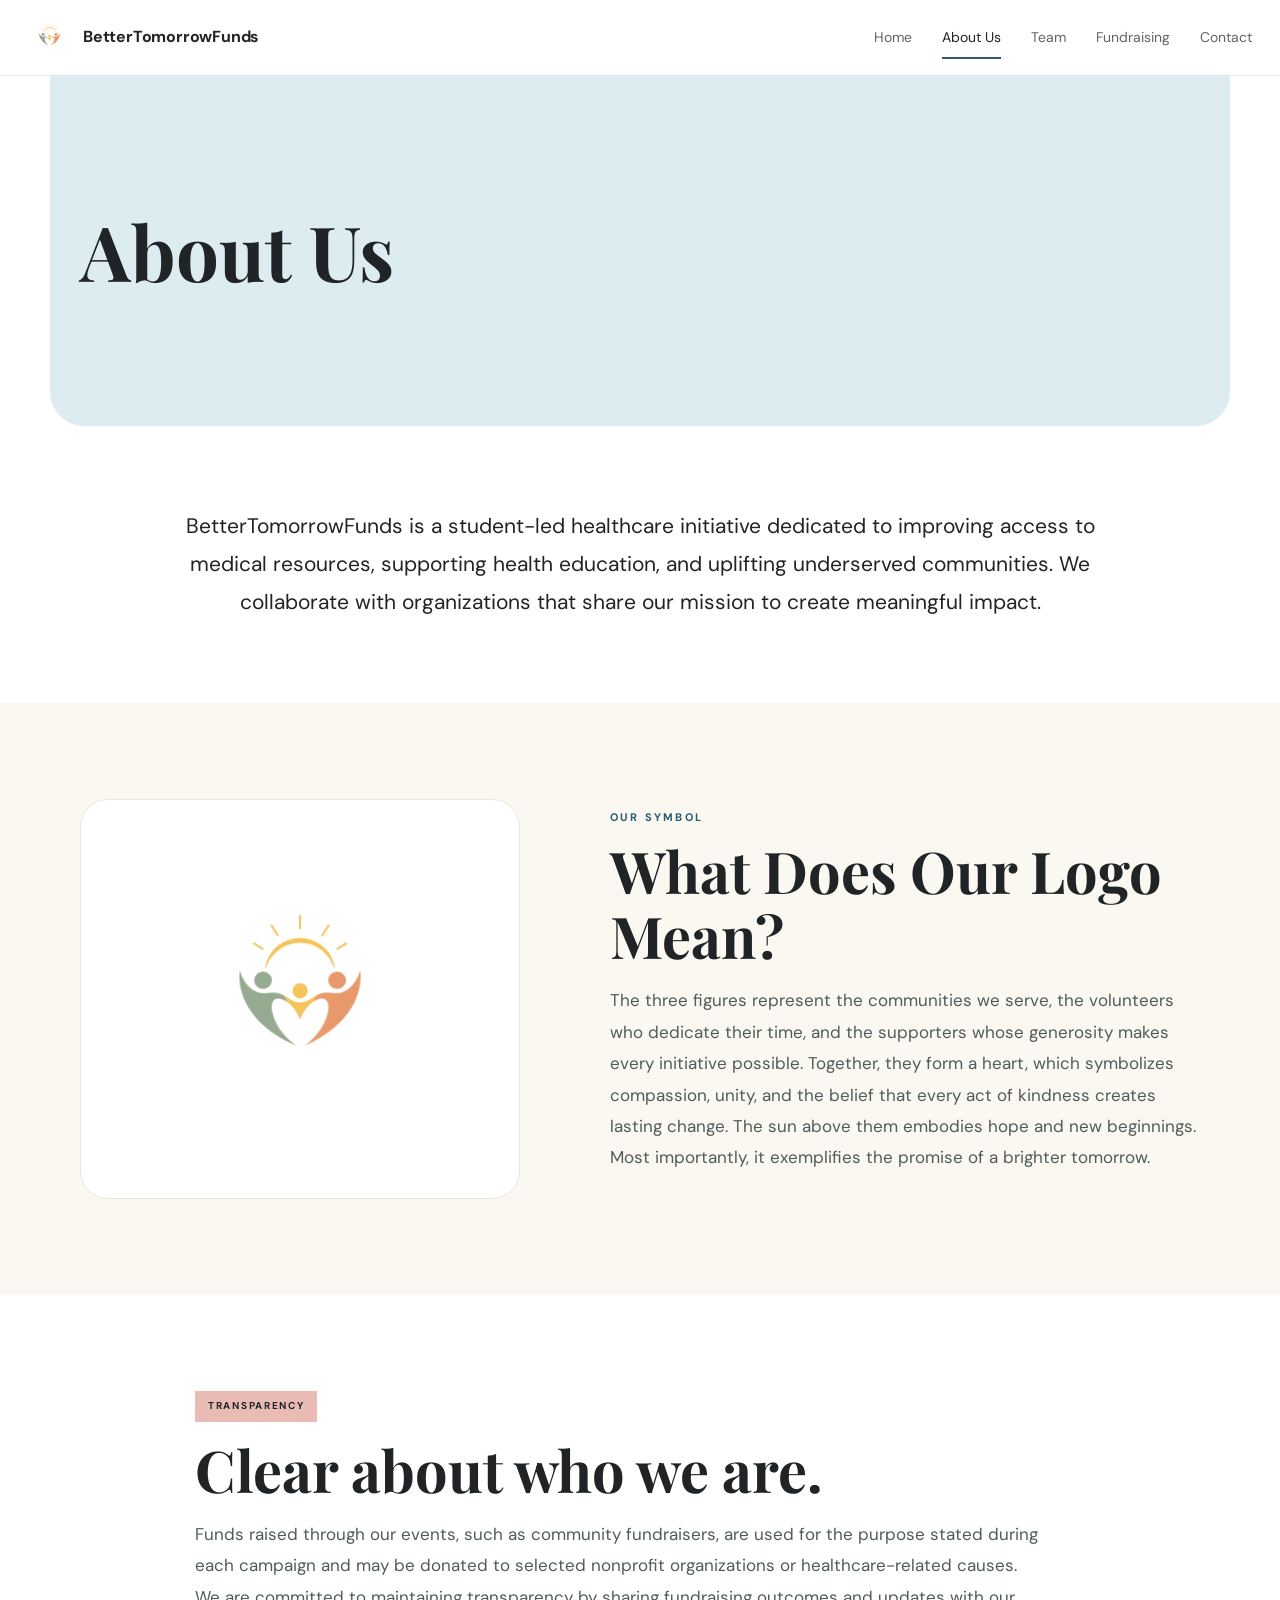
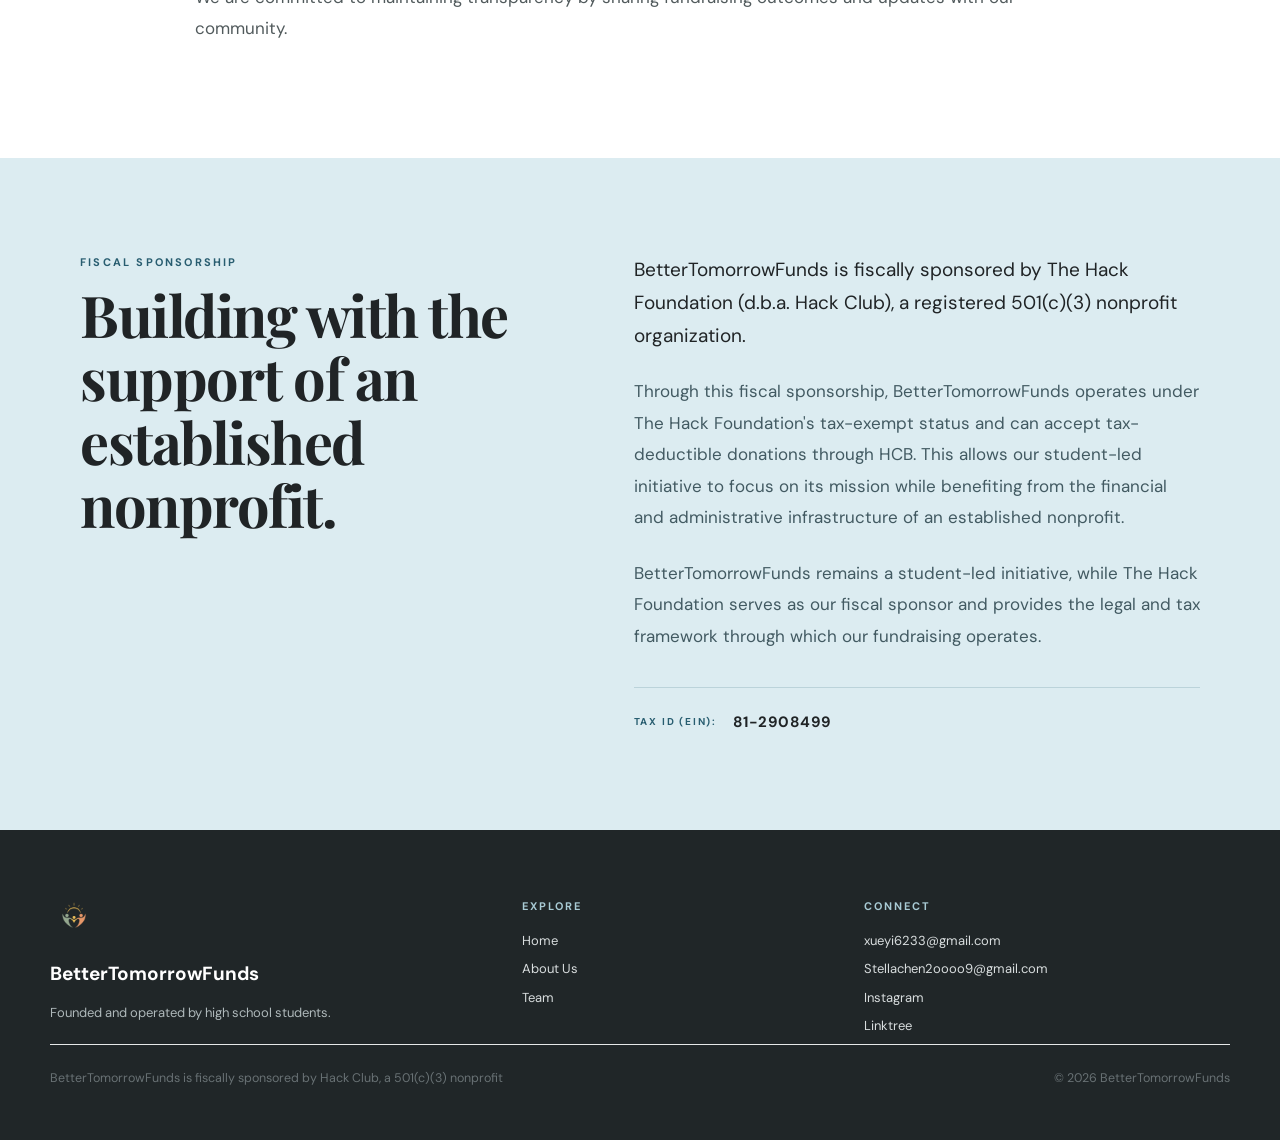
==== about-us/index.html @ 4fbe6281 "Update index.html" ====
<!doctype html>
<html lang="en">

<head>
  <meta charset="utf-8">
  <meta
    name="viewport"
    content="width=device-width,initial-scale=1"
  >

  <title>BetterTomorrowFunds | About Us</title>

  <link rel="icon" href="../assets/logo.png">

  <link
    rel="preconnect"
    href="https://fonts.googleapis.com"
  >

  <link
    rel="preconnect"
    href="https://fonts.gstatic.com"
    crossorigin
  >

  <link
    href="https://fonts.googleapis.com/css2?family=DM+Sans:wght@400;500;600;700&family=Playfair+Display:wght@600;700&display=swap"
    rel="stylesheet"
  >

  <link
    rel="stylesheet"
    href="../style.css"
  >
</head>

<body>

  <!-- =====================================================
       HEADER
  ====================================================== -->

  <header class="header">

    <div class="nav-shell">

      <a
        class="brand"
        href="../index.html"
      >

        <img
          src="../assets/logo.png"
          alt="BetterTomorrowFunds logo"
        >

        <span>BetterTomorrowFunds</span>

      </a>


      <button
        class="menu"
        aria-label="Open menu"
        aria-expanded="false"
      >
        ☰
      </button>


      <nav class="nav">

        <a href="../index.html">
          Home
        </a>

        <a
          class="active"
          href="index.html"
        >
          About Us
        </a>

        <a href="../team/">
          Team
        </a>

        <a href="../index.html#fundraising">
          Fundraising
        </a>

        <a href="../index.html#contact">
          Contact
        </a>

      </nav>

    </div>

  </header>


  <!-- =====================================================
       MAIN
  ====================================================== -->

  <main>

    <section class="about-heading">

      <div>

        <h1>
          About Us
        </h1>

    </section>


    <section class="about-intro section">

      <p>
        BetterTomorrowFunds is a student-led healthcare
        initiative dedicated to improving access to medical
        resources, supporting health education, and uplifting
        underserved communities. We collaborate with
        organizations that share our mission to create
        meaningful impact.
      </p>

    </section>


    <section class="logo-meaning section">

      <div class="logo-display">

        <img
          src="../assets/logo.png"
          alt="BetterTomorrowFunds logo"
        >

      </div>


      <div>

        <p class="kicker">
          OUR SYMBOL
        </p>

        <h2>
          What Does Our Logo Mean?
        </h2>

        <p>
          The three figures represent the communities we serve,
          the volunteers who dedicate their time, and the
          supporters whose generosity makes every initiative
          possible. Together, they form a heart, which symbolizes
          compassion, unity, and the belief that every act of
          kindness creates lasting change. The sun above them
          embodies hope and new beginnings. Most importantly,
          it exemplifies the promise of a brighter tomorrow.
        </p>

      </div>

    </section>


    <section
      id="transparency"
      class="transparency section"
    >

      <div class="transparency-label">
        TRANSPARENCY
      </div>

      <h2>
        Clear about who we are.
      </h2>

      <p>
        Funds raised through our events, such as community
        fundraisers, are used for the purpose stated during
        each campaign and may be donated to selected nonprofit
        organizations or healthcare-related causes. We are
        committed to maintaining transparency by sharing
        fundraising outcomes and updates with our community.
      </p>

    </section>

  </main>
<!-- =====================================================
     FISCAL SPONSORSHIP
===================================================== -->

  <section class="fiscal-sponsorship section">
  
    <div class="fiscal-sponsorship-inner">
  
      <div class="fiscal-sponsorship-heading">
  
        <p class="kicker">
          FISCAL SPONSORSHIP
        </p>
  
        <h2>
          Building with the support of an established nonprofit.
        </h2>
  
      </div>
  
  
      <div class="fiscal-sponsorship-content">
  
        <p>
          BetterTomorrowFunds is fiscally sponsored by
          The Hack Foundation (d.b.a. Hack Club), a registered
          501(c)(3) nonprofit organization.
        </p>
  
        <p>
          Through this fiscal sponsorship, BetterTomorrowFunds
          operates under The Hack Foundation's tax-exempt status
          and can accept tax-deductible donations through HCB.
          This allows our student-led initiative to focus on its
          mission while benefiting from the financial and
          administrative infrastructure of an established nonprofit.
        </p>
  
        <p>
          BetterTomorrowFunds remains a student-led initiative,
          while The Hack Foundation serves as our fiscal sponsor
          and provides the legal and tax framework through which
          our fundraising operates.
        </p>
     <div class="fiscal-ein">
    
          <span>
            Tax ID (EIN):
          </span>
    
          <strong>
            81-2908499
          </strong>
    
        </div>
      </div>
  
    </div>
  
  </section>

  <!-- =====================================================
       FOOTER
  ====================================================== -->

  <footer class="footer">

    <div class="footer-top">


      <!-- BRAND -->

      <div class="footer-brand">

        <img
          src="../assets/logo.png"
          alt="BetterTomorrowFunds logo"
        >

        <h3>
          BetterTomorrowFunds
        </h3>

        <p>
          Founded and operated by high school students.
        </p>

      </div>


      <!-- EXPLORE -->

      <div>

        <h4>
          Explore
        </h4>

        <a href="../index.html">
          Home
        </a>

        <a href="index.html">
          About Us
        </a>

        <a href="../team/">
          Team
        </a>

      </div>


      <!-- CONNECT -->

      <div>

        <h4>
          Connect
        </h4>

        <a href="mailto:xueyi6233@gmail.com">
          xueyi6233@gmail.com
        </a>

        <a href="mailto:Stellachen2oooo9@gmail.com">
          Stellachen2oooo9@gmail.com
        </a>

        <a
          href="https://www.instagram.com/bettertomorrowfunds/"
          target="_blank"
          rel="noopener"
        >
          Instagram
        </a>

        <a
          href="https://linktr.ee/BetterTomorrowFunds"
          target="_blank"
          rel="noopener"
        >
          Linktree
        </a>

      </div>

    </div>


    <div class="footer-bottom">

      <p>
        BetterTomorrowFunds is fiscally sponsored by Hack Club, a 501(c)(3) nonprofit
      </p>

      <span>
        © <span id="year"></span> BetterTomorrowFunds
      </span>

    </div>

  </footer>


  <script src="../script.js"></script>

</body>

</html>
---- style.css ----
/* =========================================================
   BETTER TOMORROW FUNDS
   MAIN SITE STYLES
   ========================================================= */

* {
  box-sizing: border-box;
}

html {
  scroll-behavior: smooth;
}

body {
  margin: 0;
  color: #202426;
  background: #fff;
  font-family: "DM Sans", Arial, sans-serif;
  line-height: 1.65;
}

a {
  color: inherit;
}

img {
  max-width: 100%;
  display: block;
}

:root {
  --ink: #202426;
  --blue: #dcecf1;
  --blue2: #4f879a;
  --blue3: #285d70;
  --cream: #faf8f1;
  --pink: #eabbb4;
  --yellow: #efe18a;
  --line: #e5e8e8;
  --muted: #687174;
  --max: 1180px;
}


/* =========================================================
   HEADER
   ========================================================= */

.header {
  height: 76px;
  background: rgba(255, 255, 255, 0.97);
  border-bottom: 1px solid var(--line);
  position: sticky;
  top: 0;
  z-index: 20;
  backdrop-filter: blur(10px);
}

.nav-shell {
  max-width: 1280px;
  height: 100%;
  margin: auto;
  padding: 0 28px;
  display: flex;
  align-items: center;
  justify-content: space-between;
}

.brand {
  text-decoration: none;
  display: flex;
  align-items: center;
  gap: 12px;
  font-weight: 700;
  letter-spacing: -0.2px;
}

.brand img {
  width: 43px;
  height: 43px;
  object-fit: contain;
}

.nav {
  display: flex;
  gap: 30px;
  align-items: center;
}

.nav a {
  text-decoration: none;
  font-size: 14px;
  color: #5e6668;
  padding: 28px 0;
  position: relative;
}

.nav a:hover,
.nav a.active {
  color: var(--ink);
}

.nav a.active:after {
  content: "";
  position: absolute;
  left: 0;
  right: 0;
  bottom: 18px;
  height: 2px;
  background: var(--blue3);
}

.menu {
  display: none;
  border: 0;
  background: transparent;
  font-size: 25px;
}


/* =========================================================
   GENERAL SECTIONS
   ========================================================= */

.section {
  max-width: var(--max);
  margin: auto;
  padding: 96px 30px;
}

.kicker {
  font-size: 11px;
  letter-spacing: 2.2px;
  font-weight: 700;
  color: var(--blue3);
  margin: 0 0 12px;
}


/* =========================================================
   HOMEPAGE HERO
   FULL-WIDTH IMAGE BACKGROUND + CURVED BOTTOM
   ========================================================= */

.home-hero {
  width: 100%;
  max-width: none;
  margin: 0;

  min-height: 680px;

  padding: 105px max(30px, calc((100vw - 1280px) / 2 + 70px)) 135px;

  display: grid;
  grid-template-columns: 1.02fr 0.98fr;

  align-items: center;
  gap: 50px;

  position: relative;
  overflow: hidden;

  background-color: #e9dcae;
  background-image: url("assets/IMG_2984.JPG");
  background-size: cover;
  background-position: center 42%;
  background-repeat: no-repeat;
  background-attachment: scroll;

  border-radius:
    0 0 50% 50% /
    0 0 9% 9%;

  opacity: 0;
  transform: translateY(30px);

  animation:
    homeHeroReveal 1s cubic-bezier(0.22, 1, 0.36, 1)
    forwards;
}

.home-hero::before {
  content: "";

  position: absolute;
  inset: 0;

  background:
    linear-gradient(
      90deg,
      rgba(250, 248, 241, 0.72) 0%,
      rgba(250, 248, 241, 0.40) 43%,
      rgba(250, 248, 241, 0.08) 76%,
      rgba(250, 248, 241, 0.02) 100%
    );

  pointer-events: none;
  z-index: 0;
}

.home-hero > * {
  position: relative;
  z-index: 1;
}

.hero-copy h1 {
  font-family: "Playfair Display", Georgia, serif;
  font-size: clamp(52px, 6vw, 82px);
  line-height: 1.03;
  letter-spacing: -2.8px;
  margin: 0;
  max-width: 720px;
}

.hero-copy h1 span {
  font-style: italic;
  text-decoration: underline;
  text-decoration-color: var(--pink);
  text-decoration-thickness: 9px;
  text-underline-offset: 7px;
}

.hero-lead {
  font-size: 19px;
  color: #5d6668;
  max-width: 620px;
  margin: 28px 0 30px;
}

.hero-actions {
  display: flex;
  gap: 26px;
  align-items: center;
}

.btn {
  display: inline-block;
  text-decoration: none;
  border-radius: 999px;
  padding: 12px 22px;
  font-size: 14px;
  font-weight: 700;

  transition:
    transform 0.25s ease,
    background 0.25s ease,
    box-shadow 0.25s ease;
}

.btn-dark {
  background: var(--ink);
  color: #fff;
}

.btn-dark:hover {
  transform: translateY(-3px);
  background: #000;

  box-shadow:
    0 10px 25px rgba(0, 0, 0, 0.15);
}

.text-link {
  text-decoration: none;
  font-size: 14px;
  font-weight: 700;
  transition: opacity 0.2s ease;
}

.text-link:hover {
  opacity: 0.65;
}

.text-link span {
  margin-left: 7px;
}


/* =========================================================
   HOMEPAGE HERO LOGO
   ========================================================= */

.hero-art {
  height: 420px;
  position: relative;

  background: transparent;

  border-radius: 0;
  overflow: visible;

  display: flex;
  align-items: center;
  justify-content: center;

  animation:
    heroArtReveal 1.2s cubic-bezier(0.22, 1, 0.36, 1)
    0.15s both;
}

.hero-art img {
  width: 230px;
  height: 230px;
  object-fit: contain;

  animation:
    logoFloat 5s ease-in-out infinite,
    logoReveal 1.2s cubic-bezier(0.22, 1, 0.36, 1)
    0.35s both;
}


/* =========================================================
   MISSION
   ========================================================= */

.mission {
  text-align: center;
}

.section-heading h2,
.focus h2,
.fundraising h2,
.closing h2,
.logo-meaning h2,
.transparency h2,
.team-card h2 {
  font-family: "Playfair Display", Georgia, serif;
  line-height: 1.13;
  font-size: clamp(39px, 4.5vw, 58px);
  margin: 0;
}

.mission-copy {
  max-width: 1030px;
  margin: 28px auto 0;
  font-size: 18px;
  line-height: 1.85;
  color: #4f585a;
}


/* =========================================================
   HOMEPAGE SCROLL REVEAL
   ========================================================= */

.home-page .mission,
.home-page .focus-intro,
.home-page .focus-card,
.home-page .fundraising,
.home-page .closing {
  opacity: 0;
  transform: translateY(45px);

  transition:
    opacity 0.9s ease,
    transform 0.9s cubic-bezier(0.22, 1, 0.36, 1);
}

.home-page .mission.visible,
.home-page .focus-intro.visible,
.home-page .focus-card.visible,
.home-page .fundraising.visible,
.home-page .closing.visible {
  opacity: 1;
  transform: translateY(0);
}


/* =========================================================
   WHERE WE FOCUS
   ========================================================= */

.focus {
  max-width: none;
  background: var(--cream);

  display: grid;
  grid-template-columns: 0.8fr 2.2fr;
  gap: 70px;
  align-items: start;

  padding: 100px 5vw;
}

.focus-intro {
  max-width: 360px;
  padding-top: 15px;
}

.focus-intro h2 {
  margin: 12px 0 22px;

  font-family: "Playfair Display", serif;

  font-size: clamp(42px, 4vw, 64px);

  line-height: 1.05;

  color: #202426;
}

.focus-intro p:last-child {
  font-size: 18px;
  line-height: 1.6;
  color: #687277;
}


/* =========================================================
   THREE HORIZONTAL CARDS
   ========================================================= */

.focus-grid {
  display: grid;

  grid-template-columns:
    repeat(3, minmax(0, 1fr));

  gap: 28px;

  width: 100%;
}

.focus-card {
  background: #ffffff;

  border: 1px solid #e1e2df;

  border-radius: 20px;

  padding: 30px;

  min-height: 500px;

  box-shadow:
    0 8px 25px rgba(30, 40, 45, 0.05);

  transition:
    transform 0.35s ease,
    box-shadow 0.35s ease;
}

.focus-card:hover {
  transform: translateY(-7px);

  box-shadow:
    0 18px 40px rgba(30, 40, 45, 0.1);
}

.focus-card > div {
  height: 100%;
}

.focus-card > div > span {
  display: block;

  margin-bottom: 22px;

  font-size: 17px;

  font-weight: 700;

  letter-spacing: 0.08em;

  color: #28657a;
}

.focus-card h3 {
  margin: 0 0 20px;

  font-size: 25px;

  line-height: 1.2;

  color: #202426;
}

.focus-card p {
  margin: 0;

  font-size: 16px;

  line-height: 1.65;

  color: #687277;
}

.focus-card ul {
  margin: 20px 0;

  padding-left: 22px;
}

.focus-card li {
  margin-bottom: 12px;

  font-size: 16px;

  line-height: 1.55;

  color: #687277;
}


/* =========================================================
   FUNDRAISING
   ========================================================= */

.fundraising {
  background: var(--blue);

  padding: 82px 30px;

  position: relative;
  overflow: hidden;
}

.fundraising-inner {
  max-width: 1180px;

  margin: auto;

  display: grid;

  grid-template-columns: 1.05fr 0.95fr;

  gap: 90px;

  align-items: center;
}

.fundraising h2 {
  max-width: 650px;
}

.fundraising-inner > p {
  font-size: 18px;

  color: #425a62;

  max-width: 560px;
}


/* =========================================================
   FUNDRAISING STATS
   ========================================================= */

.fundraising-stats {
  max-width: 1180px;

  margin: 65px auto 0;

  display: grid;

  grid-template-columns:
    repeat(3, minmax(0, 1fr));

  gap: 24px;

  opacity: 1;
  transform: none;
}


/* =========================================================
   INDIVIDUAL FUNDRAISING STAT
   ========================================================= */

.fundraising-stat {
  background: rgba(255, 255, 255, 0.55);

  border: 1px solid rgba(40, 93, 112, 0.12);

  border-radius: 24px;

  padding: 34px 30px;

  min-width: 0;
  min-height: 170px;

  display: flex;
  flex-direction: column;
  justify-content: center;

  opacity: 1;
  transform: translateY(0);

  transition:
    opacity 0.8s ease,
    transform 0.8s cubic-bezier(0.22, 1, 0.36, 1),
    background 0.3s ease,
    box-shadow 0.3s ease;
}

.fundraising-stat:hover {
  transform: translateY(-5px);

  background: rgba(255, 255, 255, 0.82);

  box-shadow:
    0 15px 35px rgba(40, 93, 112, 0.08);
}


/* =========================================================
   FUNDRAISING STAT REVEAL
   ========================================================= */

.fundraising.visible .fundraising-stats {
  opacity: 1;
  transform: translateY(0);
}

.fundraising.visible .fundraising-stat:nth-child(1) {
  transition-delay: 0.05s;
}

.fundraising.visible .fundraising-stat:nth-child(2) {
  transition-delay: 0.15s;
}

.fundraising.visible .fundraising-stat:nth-child(3) {
  transition-delay: 0.25s;
}


/* =========================================================
   FUNDRAISING NUMBER
   ========================================================= */

.stat-number {
  display: block;

  font-family:
    "Playfair Display",
    Georgia,
    serif;

  font-size:
    clamp(48px, 6vw, 72px);

  line-height: 1;

  letter-spacing: -2px;

  color: var(--ink);

  margin-bottom: 16px;

  font-variant-numeric: tabular-nums;
}


/* =========================================================
   FUNDRAISING LABEL
   ========================================================= */

.fundraising-stat p {
  margin: 0;

  max-width: 230px;

  font-size: 15px;

  line-height: 1.5;

  color: #526267;
}


/* =========================================================
   CLOSING
   ========================================================= */

.closing {
  padding-top: 85px;

  padding-bottom: 85px;
}

.closing-box {
  background: #f5eee7;

  border-radius: 28px;

  padding: 58px 65px;

  display: flex;

  justify-content: space-between;

  align-items: center;

  gap: 40px;
}

.closing h2 {
  font-size: 43px;

  max-width: 730px;
}


/* =========================================================
   FOOTER
   ========================================================= */

.footer {
  background: #202628;

  color: #fff;

  padding: 65px 30px 25px;
}

.footer-top {
  max-width: 1180px;

  margin: auto;

  display: grid;

  grid-template-columns:
    1.5fr 1fr 1.4fr;

  gap: 80px;
}

.footer-brand img {
  width: 48px;

  height: 48px;

  object-fit: contain;

  margin-bottom: 15px;
}

.footer h3 {
  font-size: 19px;

  margin: 0 0 5px;
}

.footer h4 {
  font-size: 11px;

  letter-spacing: 2px;

  text-transform: uppercase;

  color: #a9cbd5;

  margin: 2px 0 15px;
}

.footer p {
  color: #aeb8ba;

  font-size: 13px;

  max-width: 380px;
}

.footer a {
  display: block;

  text-decoration: none;

  color: #d8ddde;

  font-size: 13px;

  margin: 7px 0;
}

.footer a:hover {
  color: #fff;
}

/* =========================
   FOOTER BOTTOM
========================= */

.footer-bottom {
  width: 100%;
  max-width: var(--max);
  margin: 0 auto;
  padding: 24px 0 28px;
  border-top: 1px solid var(--line);

  display: flex;
  align-items: center;
  justify-content: space-between;
  gap: 24px;
}

.footer-bottom p,
.footer-bottom span {
  margin: 0;
  color: var(--muted);
  font-size: 0.78rem;
  line-height: 1.5;
}

.footer-bottom p {
  max-width: 600px;
}

.footer-bottom > span {
  text-align: right;
  white-space: nowrap;
}


/* =========================
   MOBILE
========================= */

@media (max-width: 700px) {
  .footer-bottom {
    flex-direction: column;
    align-items: center;
    text-align: center;
    gap: 10px;
    padding: 22px 20px 26px;
  }

  .footer-bottom p {
    max-width: 100%;
  }

  .footer-bottom > span {
    text-align: center;
    white-space: normal;
  }
}


/* =========================================================
   ABOUT US
   ========================================================= */

.about-heading {
  max-width: 1180px;

  margin: auto;

  min-height: 350px;

  padding: 75px 30px;

  display: flex;

  justify-content: space-between;

  align-items: center;

  background: var(--blue);

  border-radius:
    0 0 34px 34px;
}

.about-heading h1 {
  font-family:
    "Playfair Display",
    Georgia,
    serif;

  font-size:
    clamp(48px, 6vw, 76px);

  line-height: 1.05;

  margin: 0;

  max-width: 700px;
}

.about-heading img {
  width: 190px;

  height: 190px;

  object-fit: contain;

  margin-right: 70px;
}

.about-intro {
  text-align: center;

  padding-top: 82px;

  padding-bottom: 82px;
}

.about-intro p {
  font-size: 21px;

  line-height: 1.8;

  max-width: 920px;

  margin: auto;
}

.logo-meaning {
  max-width: none;

  background: var(--cream);

  display: grid;

  grid-template-columns:
    440px 1fr;

  gap: 90px;

  align-items: center;

  padding-left:
    max(30px, calc((100vw - 1120px) / 2));

  padding-right:
    max(30px, calc((100vw - 1120px) / 2));
}

.logo-display {
  height: 400px;

  background: #fff;

  border-radius: 28px;

  display: grid;

  place-items: center;

  border: 1px solid #e9e7df;
}

.logo-display img {
  width: 250px;

  height: 250px;

  object-fit: contain;
}

.logo-meaning > div:last-child {
  max-width: 650px;
}

.logo-meaning p:last-child,
.transparency p {
  font-size: 17px;

  line-height: 1.85;

  color: #515a5c;
}

.transparency {
  max-width: 950px;
}

.transparency-label {
  display: inline-block;

  padding: 7px 13px;

  background: var(--pink);

  font-size: 10px;

  font-weight: 700;

  letter-spacing: 1.7px;

  margin-bottom: 15px;
}

.transparency p {
  max-width: 850px;
}


/* =========================================================
   TEAM
   ========================================================= */

.team {
  max-width: 950px;
}

.team-card {
  text-align: center;

  background: var(--cream);

  border-radius: 30px;

  padding: 70px 40px;
}

.team-card img {
  width: 120px;

  height: 120px;

  object-fit: contain;

  margin: 0 auto 20px;
}

.team-card p:not(.kicker) {
  max-width: 700px;

  margin: 20px auto;

  color: #5e6668;

  font-size: 18px;
}

.team-card .btn {
  margin-top: 10px;
}


/* =========================================================
   HOMEPAGE ANIMATIONS
   ========================================================= */

@keyframes homeHeroReveal {

  from {
    opacity: 0;

    transform: translateY(30px);
  }

  to {
    opacity: 1;

    transform: translateY(0);
  }

}

@keyframes heroArtReveal {

  from {
    opacity: 0;

    transform: scale(0.94);
  }

  to {
    opacity: 1;

    transform: scale(1);
  }

}

@keyframes logoReveal {

  from {
    opacity: 0;

    transform: scale(0.8);
  }

  to {
    opacity: 1;

    transform: scale(1);
  }

}

@keyframes logoFloat {

  0%,
  100% {
    transform: translateY(0);
  }

  50% {
    transform: translateY(-10px);
  }

}


/* =========================================================
   TABLET
   ========================================================= */

@media (max-width: 1050px) {

  .nav {
    display: none;

    position: absolute;

    left: 0;
    right: 0;

    top: 75px;

    background: #fff;

    padding:
      15px 25px 25px;

    box-shadow:
      0 15px 30px
      rgba(0, 0, 0, 0.08);

    flex-direction: column;

    align-items: flex-start;

    gap: 0;
  }

  .nav.open {
    display: flex;
  }

  .nav a {
    padding: 10px 0;
  }

  .nav a.active:after {
    bottom: 3px;
  }

  .menu {
    display: block;
  }


  .home-hero {
    grid-template-columns: 1fr;

    min-height: 720px;

    padding:
      80px 35px 125px;

    background-position: 44% center;
    background-size: cover;

    border-radius:
      0 0 50% 50% /
      0 0 7% 7%;
  }

  .home-hero::before {
    background:
      linear-gradient(
        180deg,
        rgba(250, 248, 241, 0.62) 0%,
        rgba(250, 248, 241, 0.30) 55%,
        rgba(250, 248, 241, 0.08) 100%
      );
  }

  .hero-art {
    height: 300px;
  }


  .focus {
    grid-template-columns: 1fr;

    gap: 45px;
  }

  .focus-intro {
    max-width: 600px;
  }

  .focus-grid {
    grid-template-columns:
      repeat(3, minmax(0, 1fr));
  }


  .fundraising-inner {
    grid-template-columns: 1fr;

    gap: 20px;
  }


  .fundraising-stats {
    margin-top: 55px;
  }


  .logo-meaning {
    grid-template-columns: 1fr;

    gap: 45px;
  }

  .logo-display {
    height: 330px;
  }

  .about-heading img {
    margin-right: 0;
  }


  .footer-top {
    grid-template-columns:
      1fr 1fr;

    gap: 45px;
  }

  .footer-brand {
    grid-column: 1 / -1;
  }

}


/* =========================================================
   MOBILE
   ========================================================= */

@media (max-width: 750px) {

  .focus {
    padding:
      75px 6vw;
  }

  .focus-grid {
    grid-template-columns: 1fr;

    gap: 20px;
  }

  .focus-card {
    min-height: auto;
  }


  .fundraising-stats {
    grid-template-columns: 1fr;

    gap: 0;

    margin-top: 45px;

    padding-top: 0;

    border-top: none;
  }

  .fundraising-stat {
    padding: 30px 0;

    border-right: none;

    border-bottom:
      1px solid rgba(40, 93, 112, 0.18);
  }

  .fundraising-stat:first-child {
    padding-top: 0;
  }

  .fundraising-stat:last-child {
    padding-bottom: 0;

    border-bottom: none;
  }

  .stat-number {
    font-size: 58px;
  }

}


/* =========================================================
   SMALL MOBILE
   ========================================================= */

@media (max-width: 600px) {

  .header {
    height: 68px;
  }

  .nav {
    top: 67px;
  }

  .nav-shell {
    padding:
      0 20px;
  }

  .brand {
    gap: 9px;
  }

  .brand img {
    width: 38px;

    height: 38px;
  }

  .brand span {
    font-size: 14px;
  }


  .home-hero {
    min-height: 720px;

    padding:
      65px 22px 125px;

    gap: 25px;

    background-position:
      40% center;
    background-size: cover;

    border-radius:
      0 0 50% 50% /
      0 0 5% 5%;
  }

  .home-hero::before {
    background:
      linear-gradient(
        180deg,
        rgba(250, 248, 241, 0.72) 0%,
        rgba(250, 248, 241, 0.42) 55%,
        rgba(250, 248, 241, 0.12) 100%
      );
  }

  .hero-copy h1 {
    font-size: 50px;
  }

  .hero-lead {
    font-size: 16px;
  }

  .hero-art {
    height: 250px;

    border-radius: 0;
  }

  .hero-art img {
    width: 180px;

    height: 180px;
  }


  .section {
    padding:
      68px 22px;
  }

  .mission-copy {
    font-size: 16px;
  }


  .focus {
    padding-left: 22px;

    padding-right: 22px;
  }

  .focus-grid {
    grid-template-columns: 1fr;
  }

  .focus-card {
    min-height: auto;
  }


  .fundraising {
    padding:
      68px 22px;
  }

  .fundraising-inner {
    gap: 18px;
  }

  .fundraising-stats {
    margin-top: 40px;
  }

  .stat-number {
    font-size: 52px;
  }

  .fundraising-stat p {
    font-size: 13px;
  }


  .closing-box {
    padding:
      38px 28px;

    display: block;
  }

  .closing h2 {
    font-size: 36px;
  }


  .about-heading {
    min-height: 300px;

    padding:
      55px 22px;
  }

  .about-heading img {
    width: 100px;

    height: 100px;
  }


  .about-intro p {
    font-size: 17px;
  }


  .logo-meaning {
    padding-left: 22px;

    padding-right: 22px;
  }

  .logo-display {
    height: 280px;
  }

  .logo-display img {
    width: 180px;

    height: 180px;
  }


  .footer-top {
    grid-template-columns: 1fr;

    gap: 35px;
  }

  .footer-bottom {
    display: block;
  }

  .footer-bottom span {
    display: block;

    margin-top: 12px;
  }


  .hero-actions {
    flex-wrap: wrap;
  }

}


/* =========================================================
   TEAM PAGE
   ========================================================= */


/* =========================================================
   TEAM HERO
   ========================================================= */

.team-hero {
  max-width: 1180px;
  min-height: 410px;
  margin: 0 auto;

  padding: 75px 65px;

  display: grid;
  grid-template-columns: 1.5fr 0.8fr;
  align-items: center;
  gap: 60px;

  background: var(--blue);

  border-radius: 0 0 34px 34px;
}

.team-hero-content {
  max-width: 680px;
}

.team-hero h1 {
  font-family: "Playfair Display", Georgia, serif;

  font-size: clamp(52px, 6vw, 76px);

  line-height: 1.05;

  letter-spacing: -2px;

  margin: 0 0 25px;
}

.team-hero-content > p:last-child {
  max-width: 650px;

  margin: 0;

  font-size: 19px;

  line-height: 1.75;

  color: #4f5d61;
}

.team-hero-art {
  height: 260px;

  display: flex;

  align-items: center;

  justify-content: center;
}

.team-hero-art img {
  width: 200px;
  height: 200px;

  object-fit: contain;
}


/* =========================================================
   TEAM MEMBERS SECTION
   ========================================================= */

.team-members {
  max-width: 1180px;

  padding-top: 100px;
  padding-bottom: 100px;
}

.team-members-heading {
  max-width: 650px;

  margin-bottom: 55px;
}

.team-members-heading h2 {
  font-family: "Playfair Display", Georgia, serif;

  font-size: clamp(40px, 4.5vw, 58px);

  line-height: 1.1;

  letter-spacing: -1.5px;

  margin: 0;
}


/* =========================================================
   TEAM GRID
   ========================================================= */

.team-grid {
  display: grid;

  grid-template-columns: repeat(2, minmax(0, 1fr));

  gap: 30px;
}


/* =========================================================
   TEAM MEMBER CARD
   ========================================================= */

.team-member {
  background: var(--cream);

  border: 1px solid #e7e5dd;

  border-radius: 26px;

  overflow: hidden;

  transition:
    transform 0.3s ease,
    box-shadow 0.3s ease;
}

.team-member:hover {
  transform: translateY(-6px);

  box-shadow:
    0 18px 40px rgba(30, 40, 45, 0.09);
}


/* =========================================================
   TEAM MEMBER PHOTO
   ========================================================= */

.team-member-photo {
  width: 100%;

  height: 390px;

  background: var(--blue);

  overflow: hidden;
}

.team-member-photo img {
  width: 100%;
  height: 100%;

  object-fit: cover;

  transition: transform 0.45s ease;
}

.team-member:hover .team-member-photo img {
  transform: scale(1.025);
}


/* =========================================================
   TEAM MEMBER INFORMATION
   ========================================================= */

.team-member-info {
  padding: 28px 30px 32px;
}

.team-member-info h3 {
  font-family: "Playfair Display", Georgia, serif;

  font-size: 31px;

  line-height: 1.15;

  margin: 0 0 8px;

  color: var(--ink);
}

.team-member-role {
  margin: 0;

  font-size: 13px;

  font-weight: 700;

  letter-spacing: 1.4px;

  text-transform: uppercase;

  color: var(--blue3);
}


/* =========================================================
   TEAM CLOSING
   ========================================================= */

.team-closing {
  padding-top: 0;
}

.team-closing-box {
  background: #f5eee7;

  border-radius: 28px;

  padding: 60px 65px;

  text-align: center;
}

.team-closing-box h2 {
  max-width: 800px;

  margin: 0 auto;

  font-family: "Playfair Display", Georgia, serif;

  font-size: clamp(35px, 4vw, 52px);

  line-height: 1.15;

  letter-spacing: -1px;
}


/* =========================================================
   TEAM PAGE TABLET
   ========================================================= */

@media (max-width: 900px) {

  .team-hero {
    grid-template-columns: 1fr;

    padding: 65px 45px;

    gap: 20px;
  }

  .team-hero-art {
    height: 180px;
  }

  .team-hero-art img {
    width: 150px;
    height: 150px;
  }

}


/* =========================================================
   TEAM PAGE MOBILE
   ========================================================= */

@media (max-width: 650px) {

  .team-hero {
    min-height: 0;

    padding: 55px 22px 45px;

    border-radius: 0 0 28px 28px;
  }

  .team-hero h1 {
    font-size: 52px;

    letter-spacing: -1.5px;
  }

  .team-hero-content > p:last-child {
    font-size: 16px;
  }

  .team-hero-art {
    height: 140px;
  }

  .team-hero-art img {
    width: 120px;
    height: 120px;
  }

  .team-members {
    padding-top: 70px;
    padding-bottom: 70px;
  }

  .team-members-heading {
    margin-bottom: 35px;
  }

  .team-grid {
    grid-template-columns: 1fr;

    gap: 22px;
  }

  .team-member-photo {
    height: 360px;
  }

  .team-member-info {
    padding: 24px;
  }

  .team-member-info h3 {
    font-size: 28px;
  }

  .team-closing-box {
    padding: 42px 25px;
  }

}


/* =========================================================
   TEAM PAGE REDUCED MOTION
   ========================================================= */

@media (prefers-reduced-motion: reduce) {

  .team-member,
  .team-member-photo img {
    transition: none;
  }

}


/* =========================================================
   ACCESSIBILITY
   ========================================================= */

@media (prefers-reduced-motion: reduce) {

  html {
    scroll-behavior: auto;
  }

  *,
  *::before,
  *::after {
    animation-duration: 0.01ms !important;

    animation-iteration-count: 1 !important;

    transition-duration: 0.01ms !important;
  }

  .home-page .mission,
  .home-page .focus-intro,
  .home-page .focus-card,
  .home-page .fundraising,
  .home-page .closing {
    opacity: 1;

    transform: none;
  }

}


/* =========================================================
   MOBILE OVERFLOW FIX
   ABOUT US + ALL PAGES
   ========================================================= */

html,
body {
  width: 100%;
  max-width: 100%;
  overflow-x: hidden;
}


/* =========================================================
   ABOUT US — MOBILE
   ========================================================= */

@media (max-width: 750px) {

  .about-heading,
  .about-intro,
  .logo-meaning,
  .transparency,
  .team,
  .team-members {
    width: 100%;
    max-width: 100%;
  }


  /* ABOUT HEADING */

  .about-heading {
    min-height: auto;
    padding: 55px 22px;
    display: flex;
    flex-direction: column;
    align-items: flex-start;
    justify-content: center;
    gap: 30px;
    overflow: hidden;
  }

  .about-heading > div {
    width: 100%;
    max-width: 100%;
    min-width: 0;
  }

  .about-heading h1 {
    width: 100%;
    max-width: 100%;
    font-size: clamp(46px, 12vw, 64px);
    overflow-wrap: break-word;
    word-break: normal;
  }

  .about-heading img {
    width: 110px;
    height: 110px;
    margin: 0;
    align-self: center;
  }


  /* ABOUT INTRO */

  .about-intro {
    padding: 65px 22px;
    text-align: center;
  }

  .about-intro p {
    width: 100%;
    max-width: 100%;
    font-size: 17px;
    line-height: 1.75;
    overflow-wrap: break-word;
  }


  /* LOGO MEANING */

  .logo-meaning {
    display: flex;
    flex-direction: column;
    gap: 35px;

    padding-left: 22px;
    padding-right: 22px;

    overflow: hidden;
  }

  .logo-meaning > * {
    width: 100%;
    max-width: 100%;
    min-width: 0;
  }

  .logo-display {
    width: 100%;
    max-width: 100%;
    height: 280px;
  }

  .logo-display img {
    max-width: 180px;
    width: 180px;
    height: 180px;
  }

  .logo-meaning > div:last-child {
    width: 100%;
    max-width: 100%;
    min-width: 0;
  }

  .logo-meaning h2 {
    width: 100%;
    max-width: 100%;
    font-size: clamp(36px, 9vw, 52px);
    overflow-wrap: break-word;
  }

  .logo-meaning p {
    max-width: 100%;
    overflow-wrap: break-word;
  }


  /* TRANSPARENCY */

  .transparency {
    padding-left: 22px;
    padding-right: 22px;
  }

  .transparency p {
    width: 100%;
    max-width: 100%;
    font-size: 16px;
    overflow-wrap: break-word;
  }


  /* GENERAL HEADINGS */

  .section-heading h2,
  .focus h2,
  .fundraising h2,
  .closing h2,
  .logo-meaning h2,
  .transparency h2,
  .team-card h2 {
    max-width: 100%;
    overflow-wrap: break-word;
  }


  /* PREVENT GRID/FLEX CHILDREN FROM CREATING OVERFLOW */

  .section,
  .focus,
  .fundraising,
  .closing {
    min-width: 0;
  }

  .section > *,
  .focus > *,
  .fundraising > *,
  .closing > * {
    min-width: 0;
    max-width: 100%;
  }

}


/* =========================================================
   SMALL PHONES
   ========================================================= */

@media (max-width: 400px) {

  .about-heading {
    padding-left: 20px;
    padding-right: 20px;
  }

  .about-heading h1 {
    font-size: 44px;
    letter-spacing: -1.5px;
  }

  .about-intro {
    padding-left: 20px;
    padding-right: 20px;
  }

  .logo-meaning {
    padding-left: 20px;
    padding-right: 20px;
  }

  .transparency {
    padding-left: 20px;
    padding-right: 20px;
  }

}


/* =========================================================
   FINAL MOBILE SAFETY
   ========================================================= */

@media (max-width: 750px) {

  .fundraising-inner,
  .fundraising-stats,
  .fundraising-stat {
    width: 100%;
    max-width: 100%;
    min-width: 0;
  }

  .fundraising-inner > *,
  .fundraising-stats > * {
    min-width: 0;
  }

  .fundraising-stat {
    overflow: hidden;
  }

  .stat-number {
    max-width: 100%;
    overflow: hidden;
  }

}
/* =========================================================
   DONATION FORM
   ========================================================= */

.donation-area {
  max-width: 1180px;
  margin: 75px auto 0;

  padding-top: 65px;

  border-top: 1px solid rgba(40, 93, 112, 0.18);

  display: grid;
  grid-template-columns: 0.9fr 1.1fr;

  gap: 70px;

  align-items: center;
}

.donation-copy {
  max-width: 500px;
}

.donation-copy h2 {
  font-family: "Playfair Display", Georgia, serif;

  font-size: clamp(40px, 4.5vw, 58px);

  line-height: 1.1;

  letter-spacing: -1.5px;

  margin: 0 0 22px;
}

.donation-copy > p:last-child {
  margin: 0;

  font-size: 17px;

  line-height: 1.75;

  color: #425a62;

  max-width: 500px;
}

.donation-frame {
  width: 100%;

  background: #fff;

  border: 1px solid rgba(40, 93, 112, 0.12);

  border-radius: 24px;

  overflow: hidden;

  box-shadow:
    0 15px 35px rgba(40, 93, 112, 0.08);
}

.donation-frame iframe {
  display: block;

  width: 100%;

  height: 600px;

  border: none;
}


/* =========================================================
   DONATION FORM — TABLET
   ========================================================= */

@media (max-width: 900px) {

  .donation-area {
    grid-template-columns: 1fr;

    gap: 40px;

    margin-top: 60px;

    padding-top: 55px;
  }

  .donation-copy {
    max-width: 700px;
  }

}


/* =========================================================
   DONATION FORM — MOBILE
   ========================================================= */

@media (max-width: 600px) {

  .donation-area {
    margin-top: 50px;

    padding-top: 45px;

    gap: 30px;
  }

  .donation-copy h2 {
    font-size: 38px;
  }

  .donation-copy > p:last-child {
    font-size: 16px;
  }

  .donation-frame {
    border-radius: 18px;
  }

  .donation-frame iframe {
    height: 600px;
  }

}

/* =========================================================
   FISCAL SPONSORSHIP
   ========================================================= */

.fiscal-sponsorship {
  max-width: none;

  background: var(--blue);

  padding-top: 95px;
  padding-bottom: 95px;
}

.fiscal-sponsorship-inner {
  max-width: 1120px;

  margin: auto;

  display: grid;

  grid-template-columns: 0.9fr 1.1fr;

  gap: 90px;

  align-items: start;
}

.fiscal-sponsorship-heading {
  max-width: 430px;
}

.fiscal-sponsorship-heading h2 {
  font-family:
    "Playfair Display",
    Georgia,
    serif;

  font-size:
    clamp(40px, 4.5vw, 58px);

  line-height: 1.1;

  letter-spacing: -1.5px;

  margin: 0;
}

.fiscal-sponsorship-content {
  max-width: 650px;
}

.fiscal-sponsorship-content p {
  margin: 0 0 24px;

  font-size: 17px;

  line-height: 1.85;

  color: #425a62;
}

.fiscal-sponsorship-content p:first-child {
  font-size: 19px;

  line-height: 1.75;

  color: var(--ink);
}

.fiscal-ein {
  margin-top: 35px;

  padding-top: 22px;

  border-top:
    1px solid rgba(40, 93, 112, 0.18);

  display: flex;

  align-items: center;

  gap: 16px;
}

.fiscal-ein span {
  font-size: 10px;

  font-weight: 700;

  letter-spacing: 1.8px;

  text-transform: uppercase;

  color: var(--blue3);
}

.fiscal-ein strong {
  font-size: 15px;

  font-weight: 700;

  letter-spacing: 0.5px;

  color: var(--ink);
}


/* =========================================================
   FISCAL SPONSORSHIP — TABLET
   ========================================================= */

@media (max-width: 900px) {

  .fiscal-sponsorship-inner {
    grid-template-columns: 1fr;

    gap: 40px;
  }

  .fiscal-sponsorship-heading {
    max-width: 650px;
  }

}


/* =========================================================
   FISCAL SPONSORSHIP — MOBILE
   ========================================================= */

@media (max-width: 600px) {

  .fiscal-sponsorship {
    padding:
      68px 22px;
  }

  .fiscal-sponsorship-inner {
    gap: 32px;
  }

  .fiscal-sponsorship-heading h2 {
    font-size: 38px;

    letter-spacing: -1px;
  }

  .fiscal-sponsorship-content p {
    font-size: 16px;

    line-height: 1.75;
  }

  .fiscal-sponsorship-content p:first-child {
    font-size: 17px;
  }

  .fiscal-ein {
    margin-top: 30px;
  }

}
/* =========================================================
   MOBILE — FUNDRAISING COUNTERS + SUPPORT THE WORK
   ========================================================= */

@media (max-width: 750px) {

  /* -------------------------------------------------------
     FUNDRAISING SECTION
  ------------------------------------------------------- */

  .fundraising {
    width: 100%;
    padding: 68px 22px;
    overflow: hidden;
  }

  .fundraising-inner {
    width: 100%;
    max-width: 100%;
    display: block;
  }

  .fundraising-inner > div,
  .fundraising-inner > p {
    width: 100%;
    max-width: 100%;
    min-width: 0;
  }

  .fundraising h2 {
    font-size: clamp(38px, 10vw, 52px);
    line-height: 1.08;
    overflow-wrap: break-word;
  }

  .fundraising-inner > p {
    margin-top: 22px;
    font-size: 16px;
    line-height: 1.7;
  }


  /* -------------------------------------------------------
     COUNTER CARDS
  ------------------------------------------------------- */

  .fundraising-stats {
    width: 100%;
    max-width: 100%;
    margin: 45px 0 0;

    display: grid;
    grid-template-columns: 1fr;

    gap: 16px;

    padding: 0;
    border: none;
  }

  .fundraising-stat,
  .fundraising-stat:first-child {
    width: 100%;
    min-width: 0;
    min-height: 150px;

    grid-column: auto;

    padding: 28px 24px;

    border: 1px solid rgba(40, 93, 112, 0.12);
    border-radius: 24px;

    background: rgba(255, 255, 255, 0.58);

    text-align: center;

    display: flex;
    flex-direction: column;
    justify-content: center;
    align-items: center;
  }

  .fundraising-stat:hover {
    transform: translateY(-3px);
  }

  .stat-number {
    width: 100%;
    max-width: 100%;

    font-size: 56px;
    line-height: 1;

    letter-spacing: -1.5px;

    margin: 0 0 12px;

    overflow: hidden;
    white-space: nowrap;
  }

  .fundraising-stat p {
    width: 100%;
    max-width: 260px;

    margin: 0;

    font-size: 14px;
    line-height: 1.45;

    color: #526267;
  }


  /* -------------------------------------------------------
     SUPPORT THE WORK
     Works with the existing closing section
  ------------------------------------------------------- */

  .closing {
    width: 100%;
    max-width: 100%;

    padding: 60px 22px;
    overflow: hidden;
  }

  .closing-box {
    width: 100%;
    max-width: 100%;

    padding: 40px 26px;

    display: flex;
    flex-direction: column;

    align-items: flex-start;
    justify-content: center;

    gap: 28px;

    border-radius: 24px;
  }

  .closing-box > div {
    width: 100%;
    max-width: 100%;
    min-width: 0;
  }

  .closing h2 {
    width: 100%;
    max-width: 100%;

    font-size: clamp(35px, 9vw, 46px);
    line-height: 1.08;

    overflow-wrap: break-word;
  }

  .closing .kicker {
    font-size: 10px;
    letter-spacing: 2px;
  }

  .closing .btn {
    width: 100%;
    max-width: 220px;

    text-align: center;
  }

}


/* =========================================================
   SMALL PHONES
   ========================================================= */

@media (max-width: 400px) {

  .home-hero {
    min-height: 700px;

    padding:
      55px 20px 115px;

    background-position:
      38% center;
    background-size: cover;
  }

  .hero-copy h1 {
    font-size: 44px;
  }

  .hero-art {
    height: 220px;
  }

  .hero-art img {
    width: 155px;
    height: 155px;
  }

  .fundraising {
    padding-left: 20px;
    padding-right: 20px;
  }

  .fundraising-stats {
    margin-top: 38px;
  }

  .fundraising-stat {
    padding: 26px 20px;
    min-height: 140px;
  }

  .stat-number {
    font-size: 50px;
  }

  .closing {
    padding-left: 20px;
    padding-right: 20px;
  }

  .closing-box {
    padding: 34px 22px;
  }

  .closing h2 {
    font-size: 34px;
  }

}
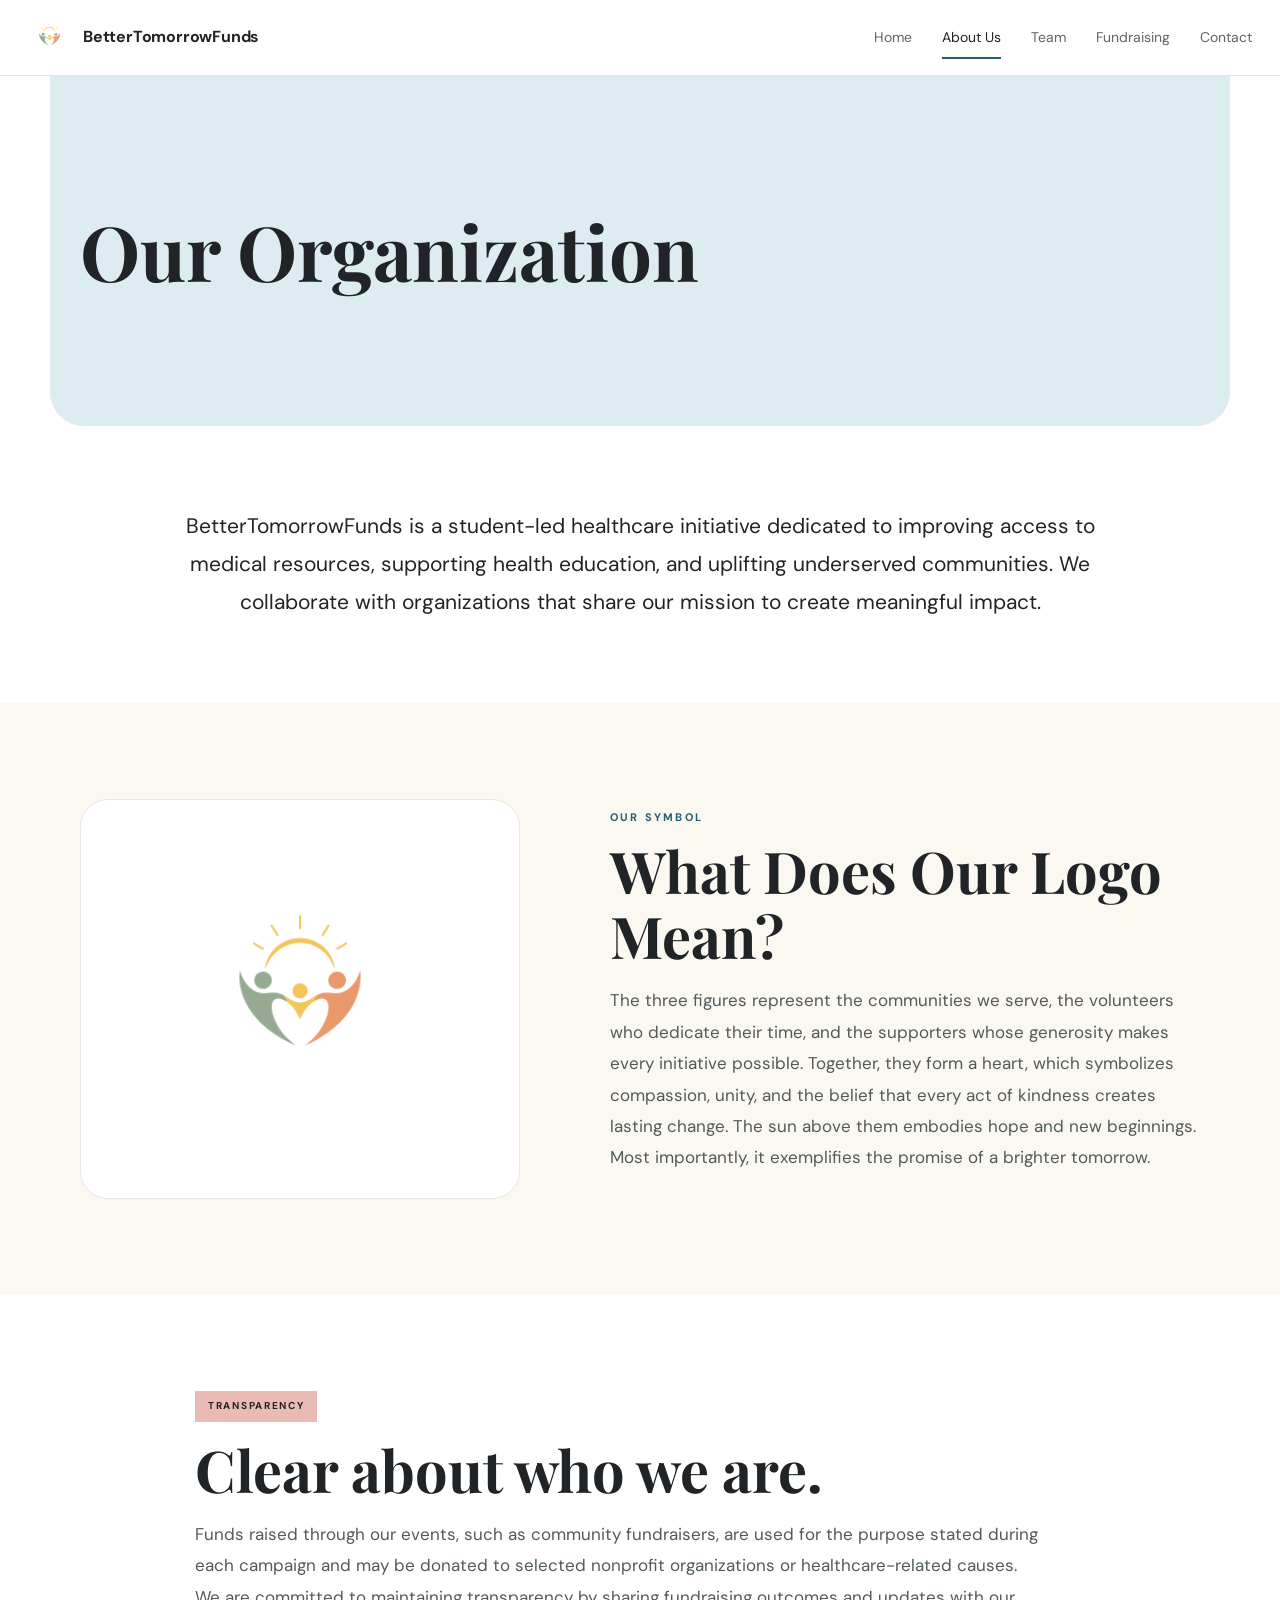
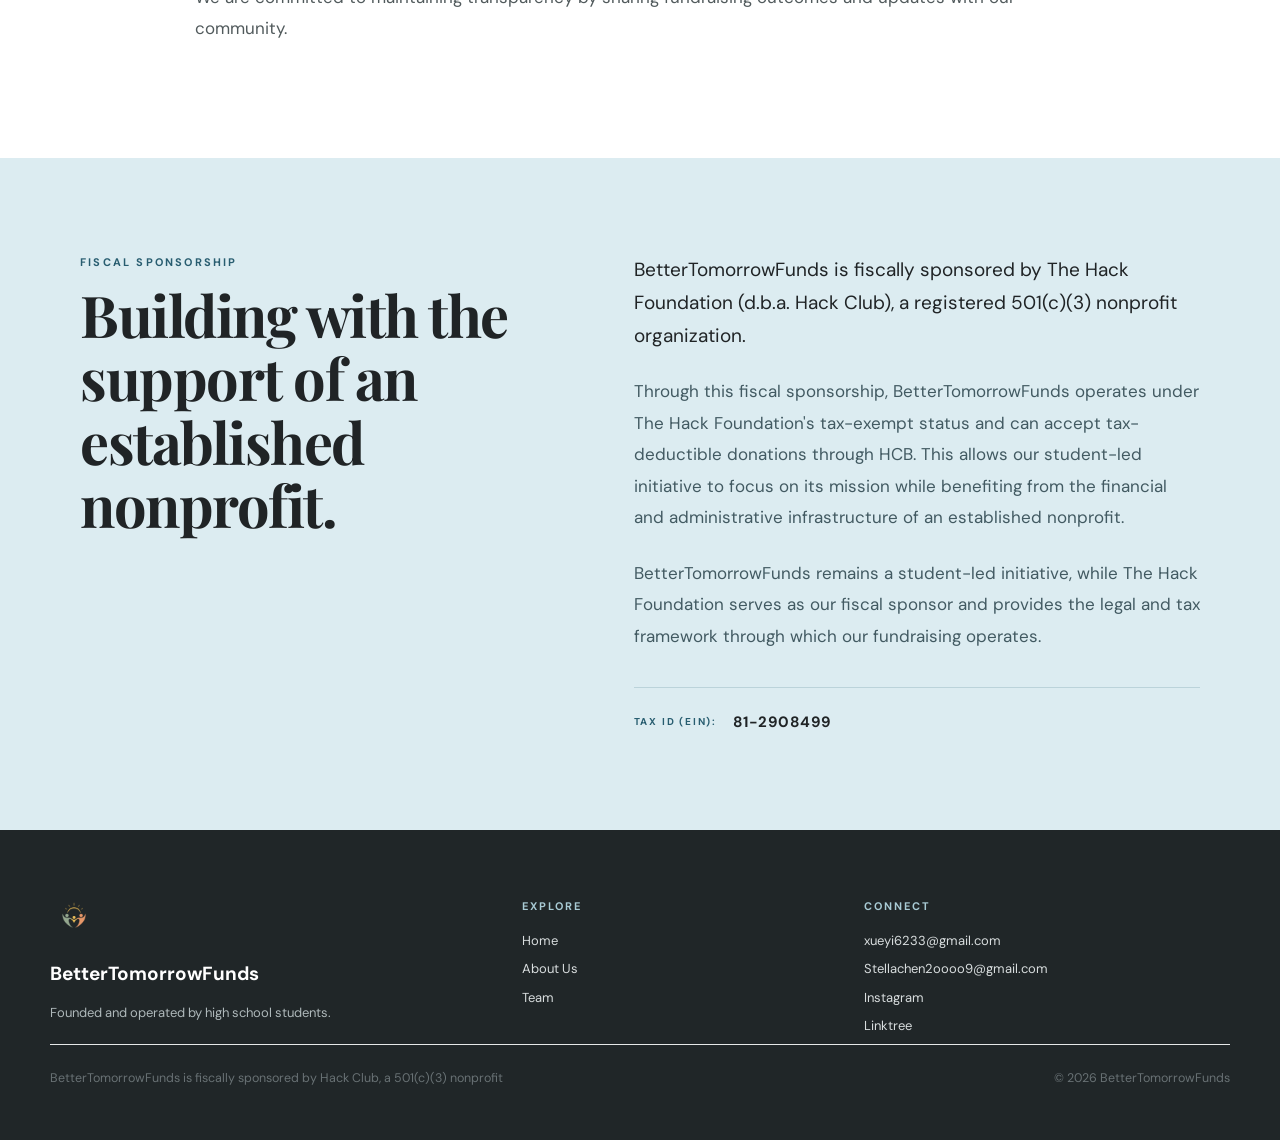
==== commit a9e78751: "Update index.html" ====
--- a/about-us/index.html
+++ b/about-us/index.html
@@ -111,7 +111,7 @@
       <div>
 
         <h1>
-          About Us
+          Our Organization
         </h1>
 
     </section>
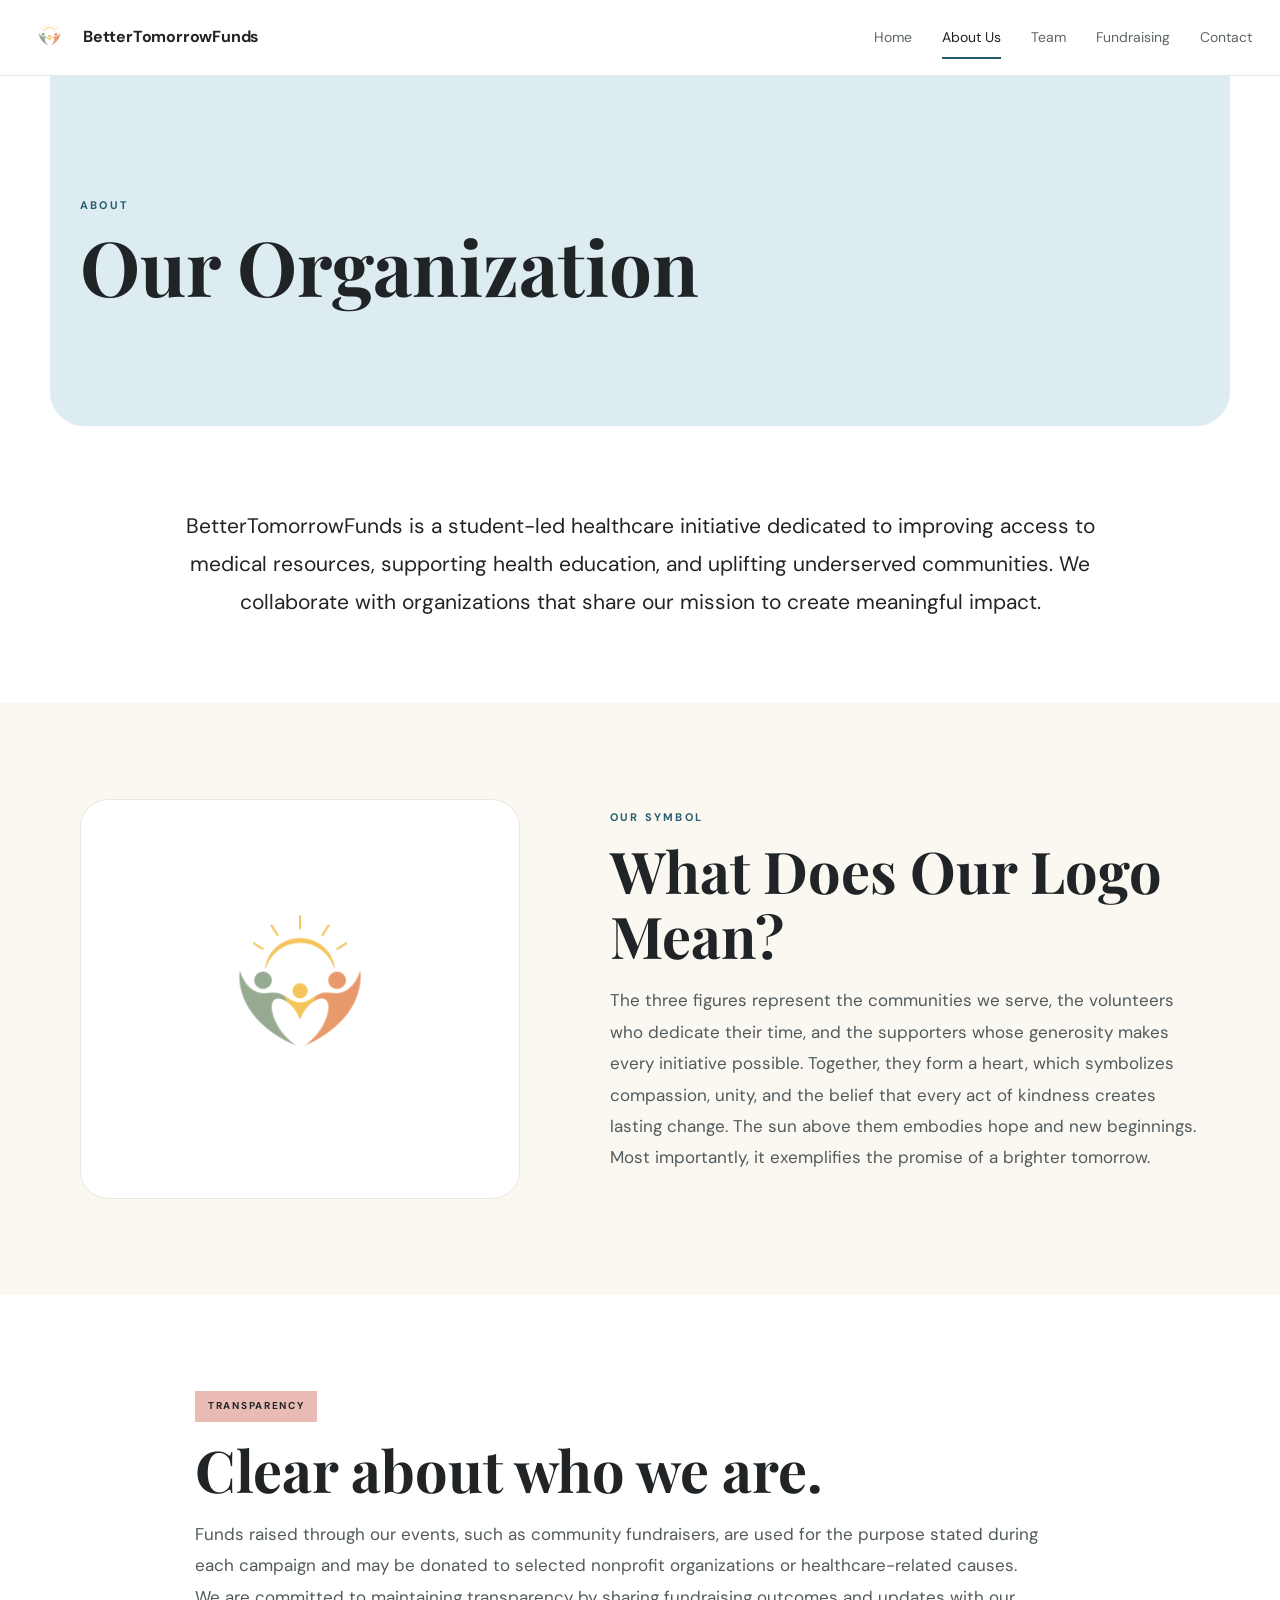
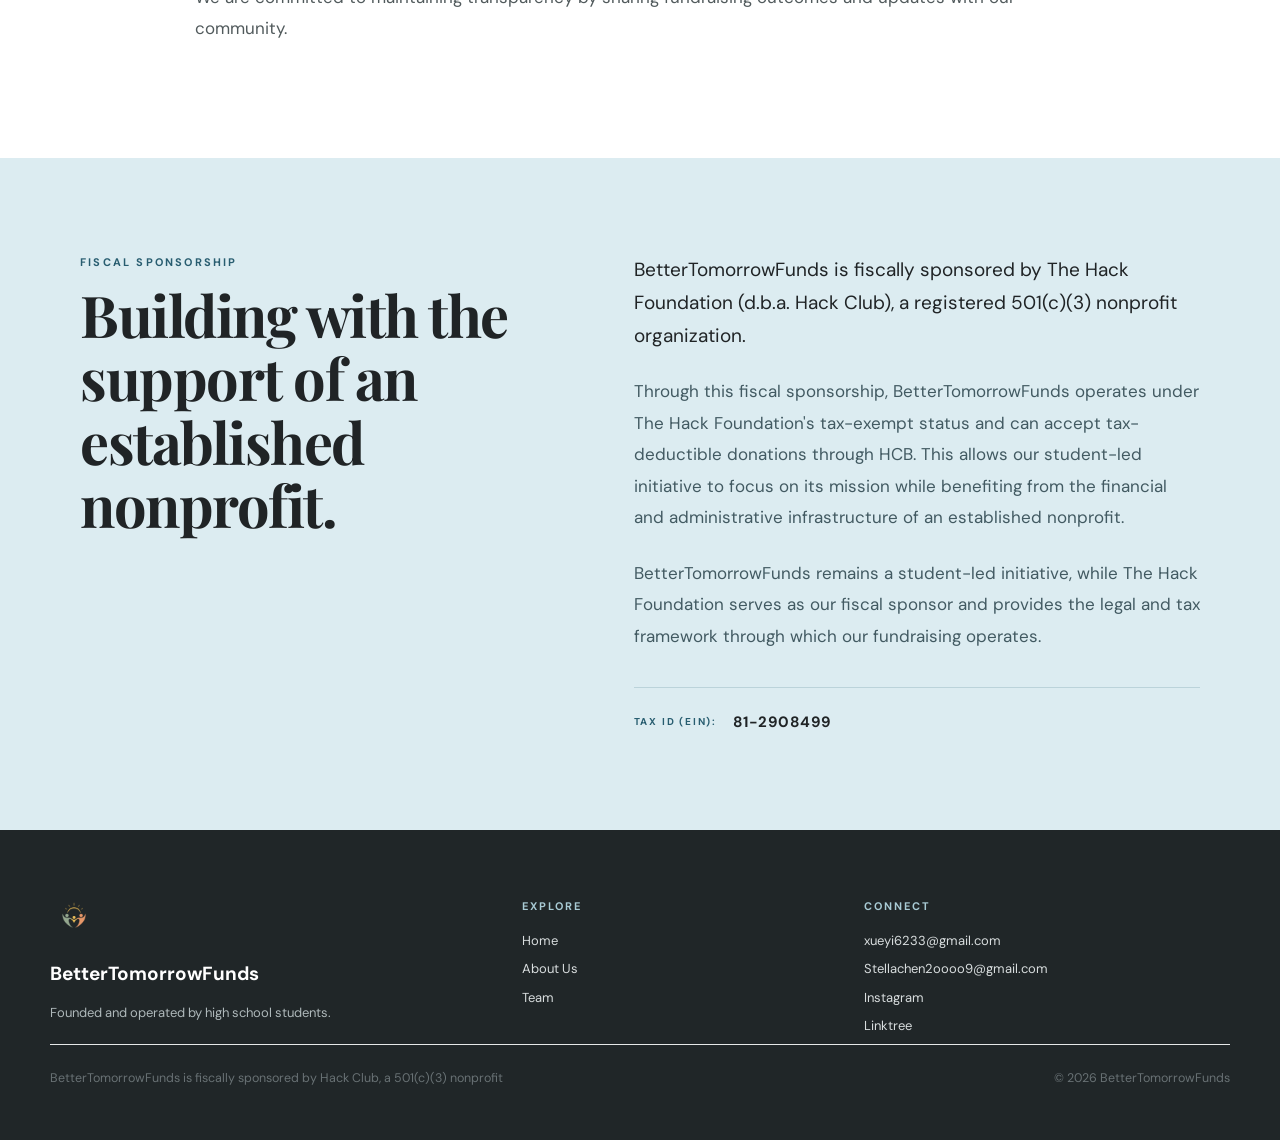
==== commit d635a276: "Update index.html" ====
--- a/about-us/index.html
+++ b/about-us/index.html
@@ -109,7 +109,9 @@
     <section class="about-heading">
 
       <div>
-
+        <p class="kicker">
+          ABOUT
+        </p>
         <h1>
           Our Organization
         </h1>
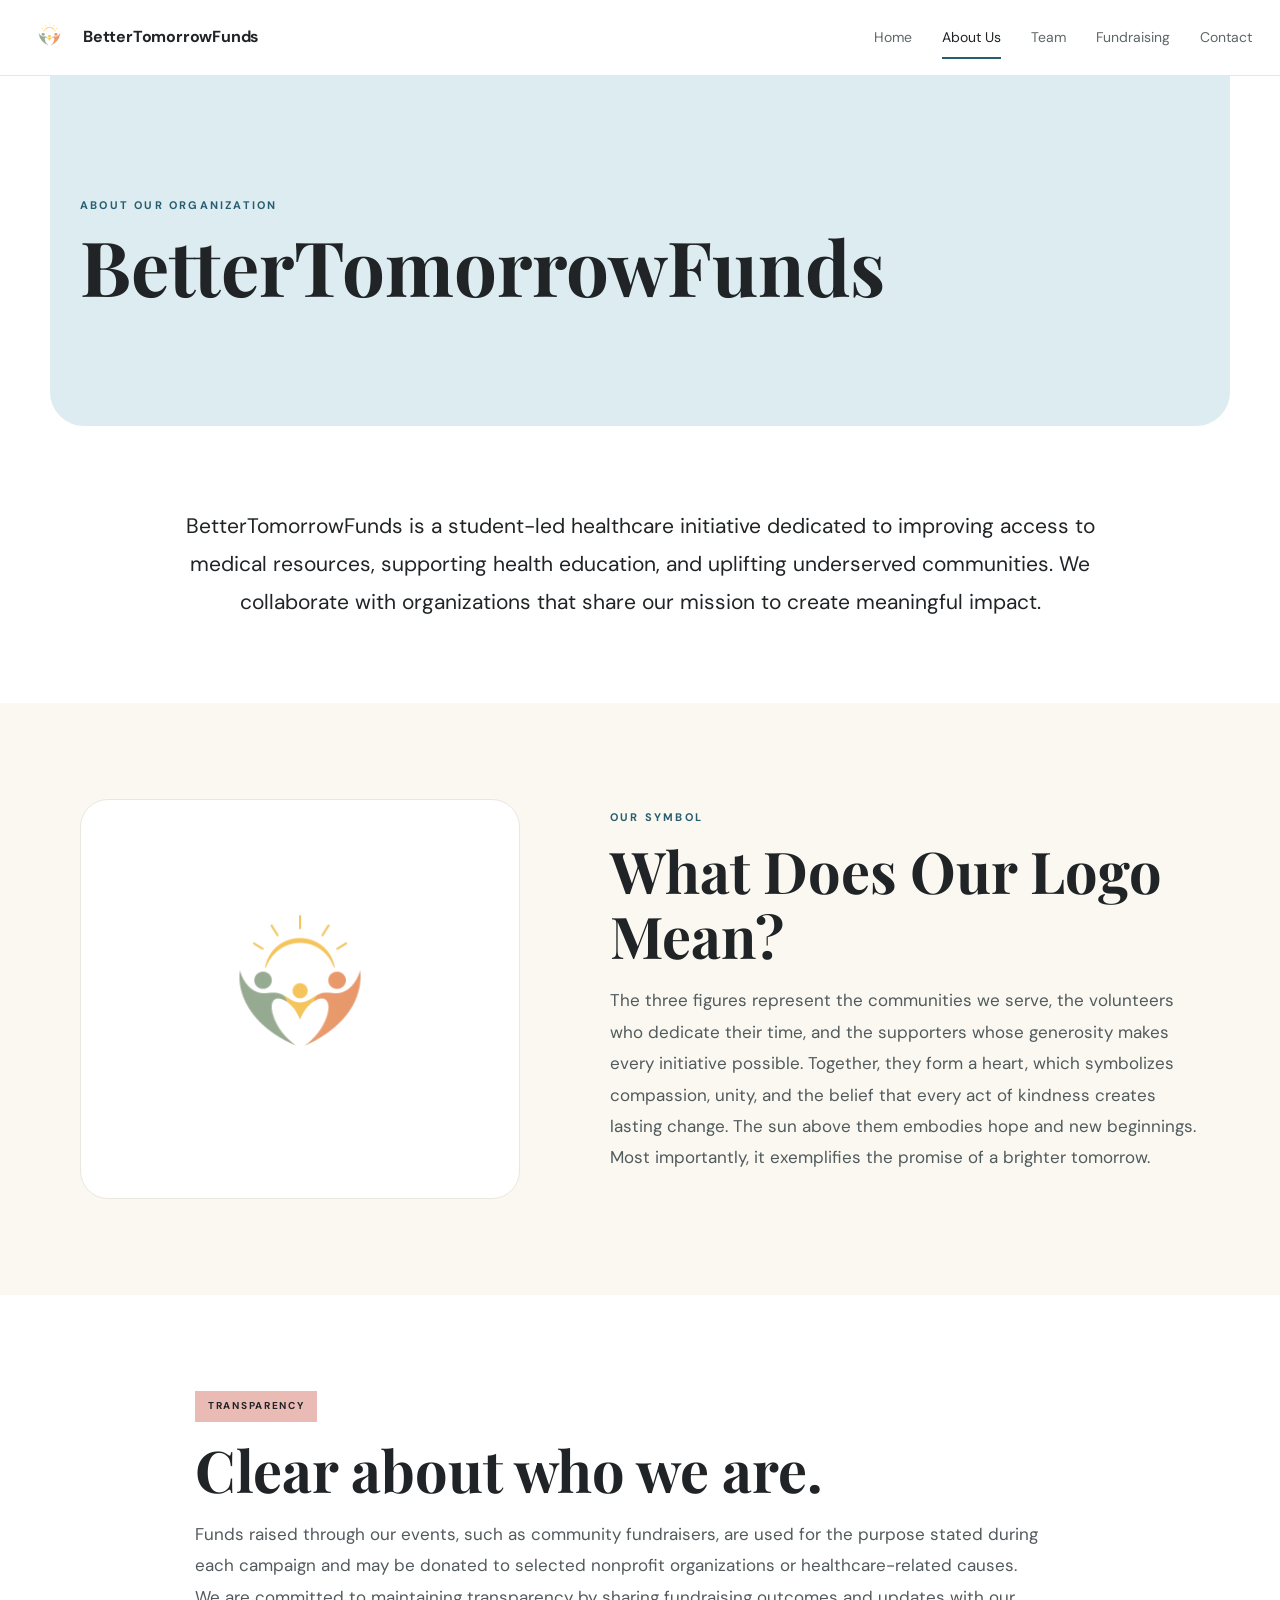
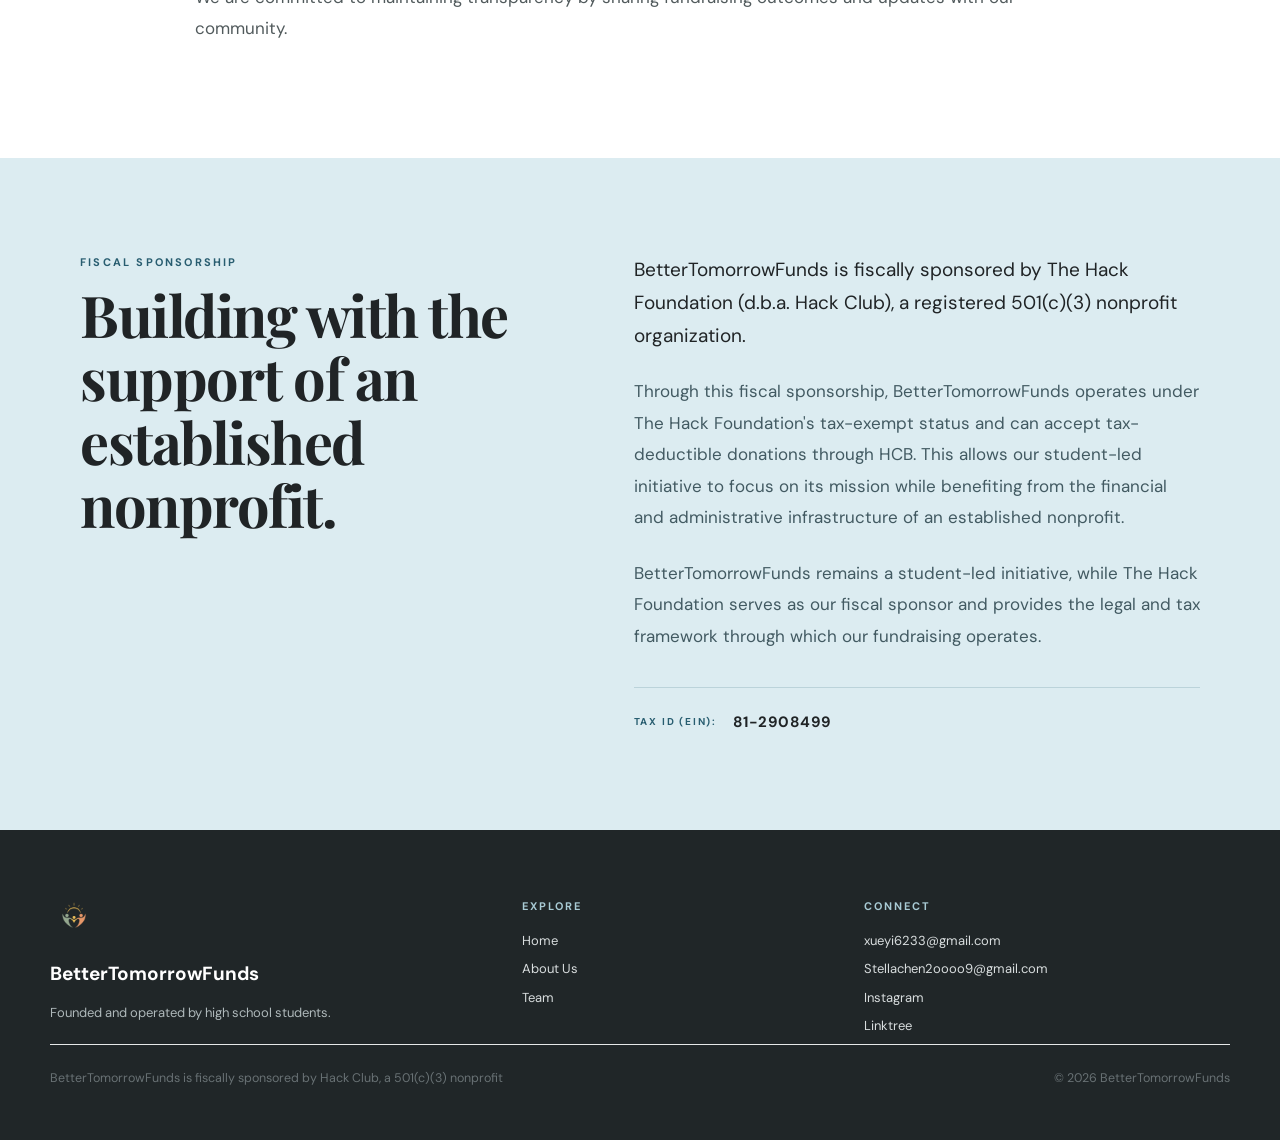
==== commit 8307a61b: "Update index.html" ====
--- a/about-us/index.html
+++ b/about-us/index.html
@@ -110,10 +110,10 @@
 
       <div>
         <p class="kicker">
-          ABOUT
+          ABOUT OUR ORGANIZATION
         </p>
         <h1>
-          Our Organization
+          BetterTomorrowFunds
         </h1>
 
     </section>
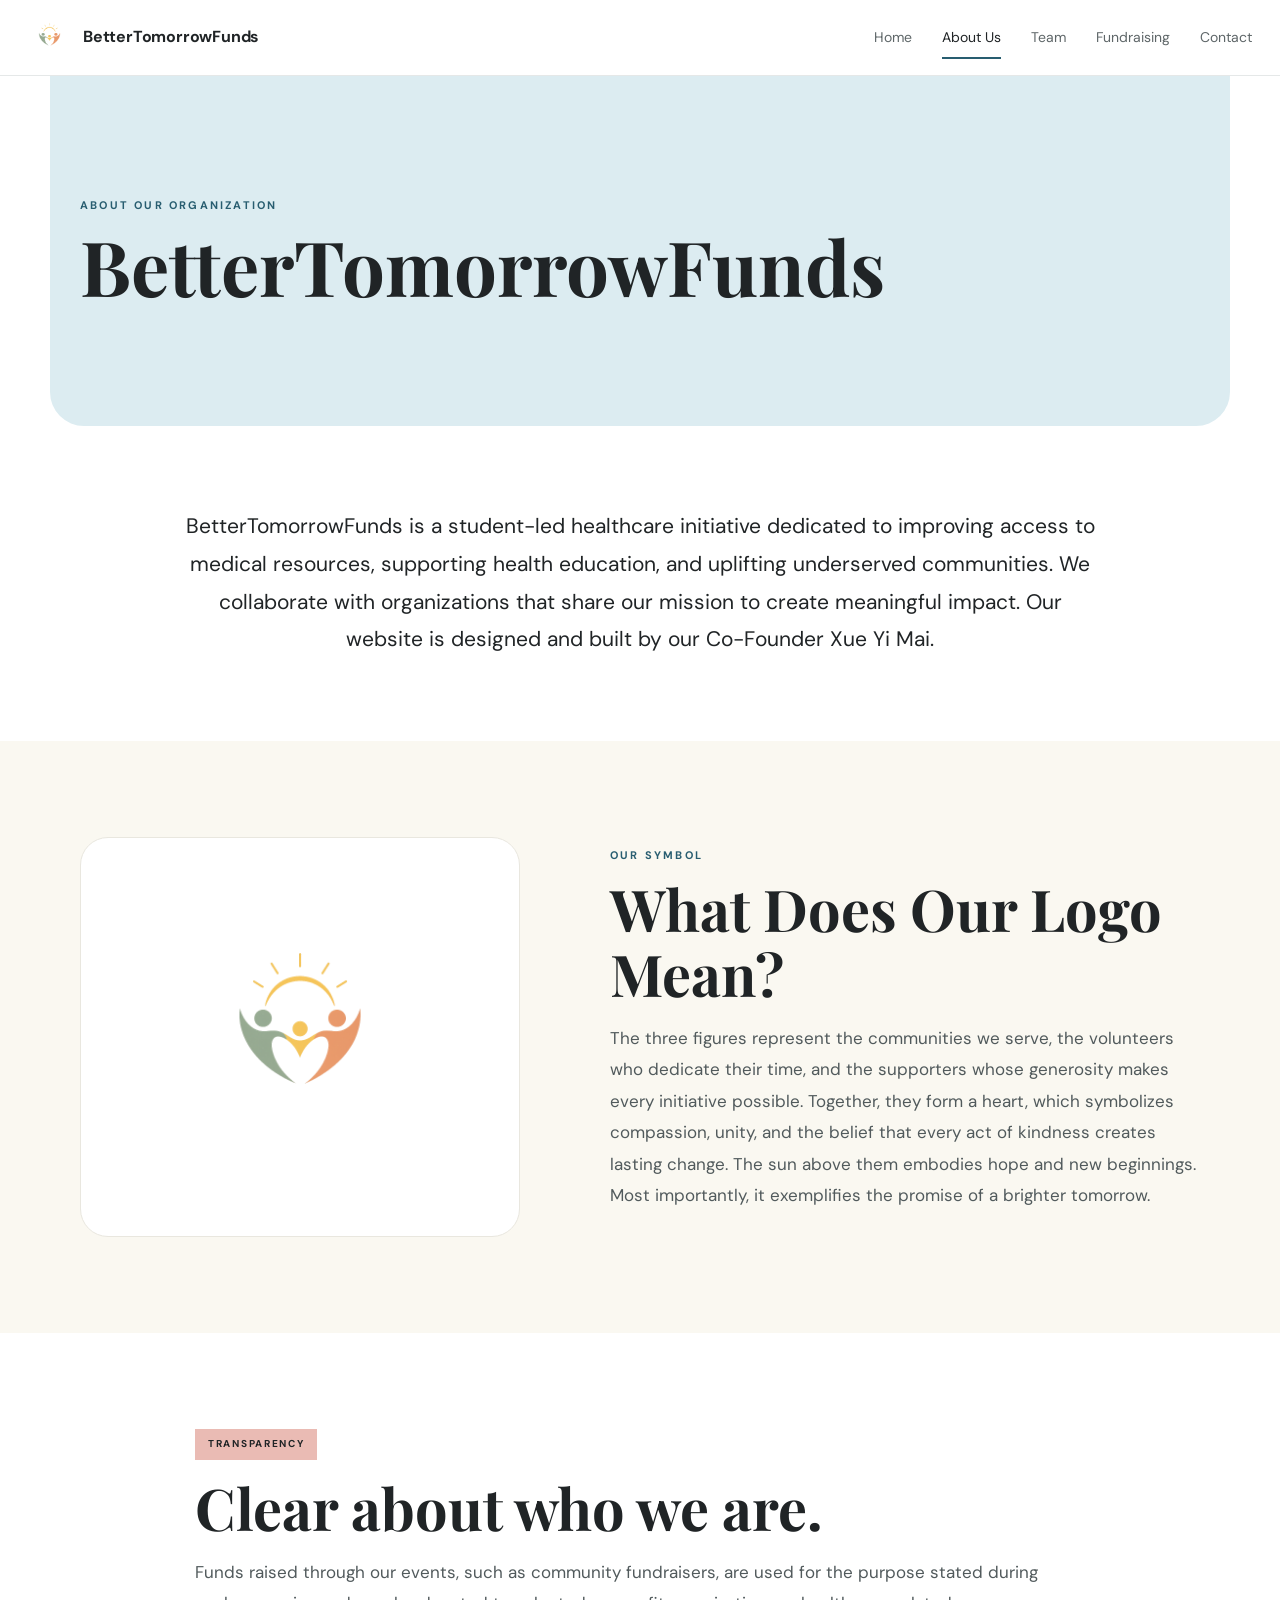
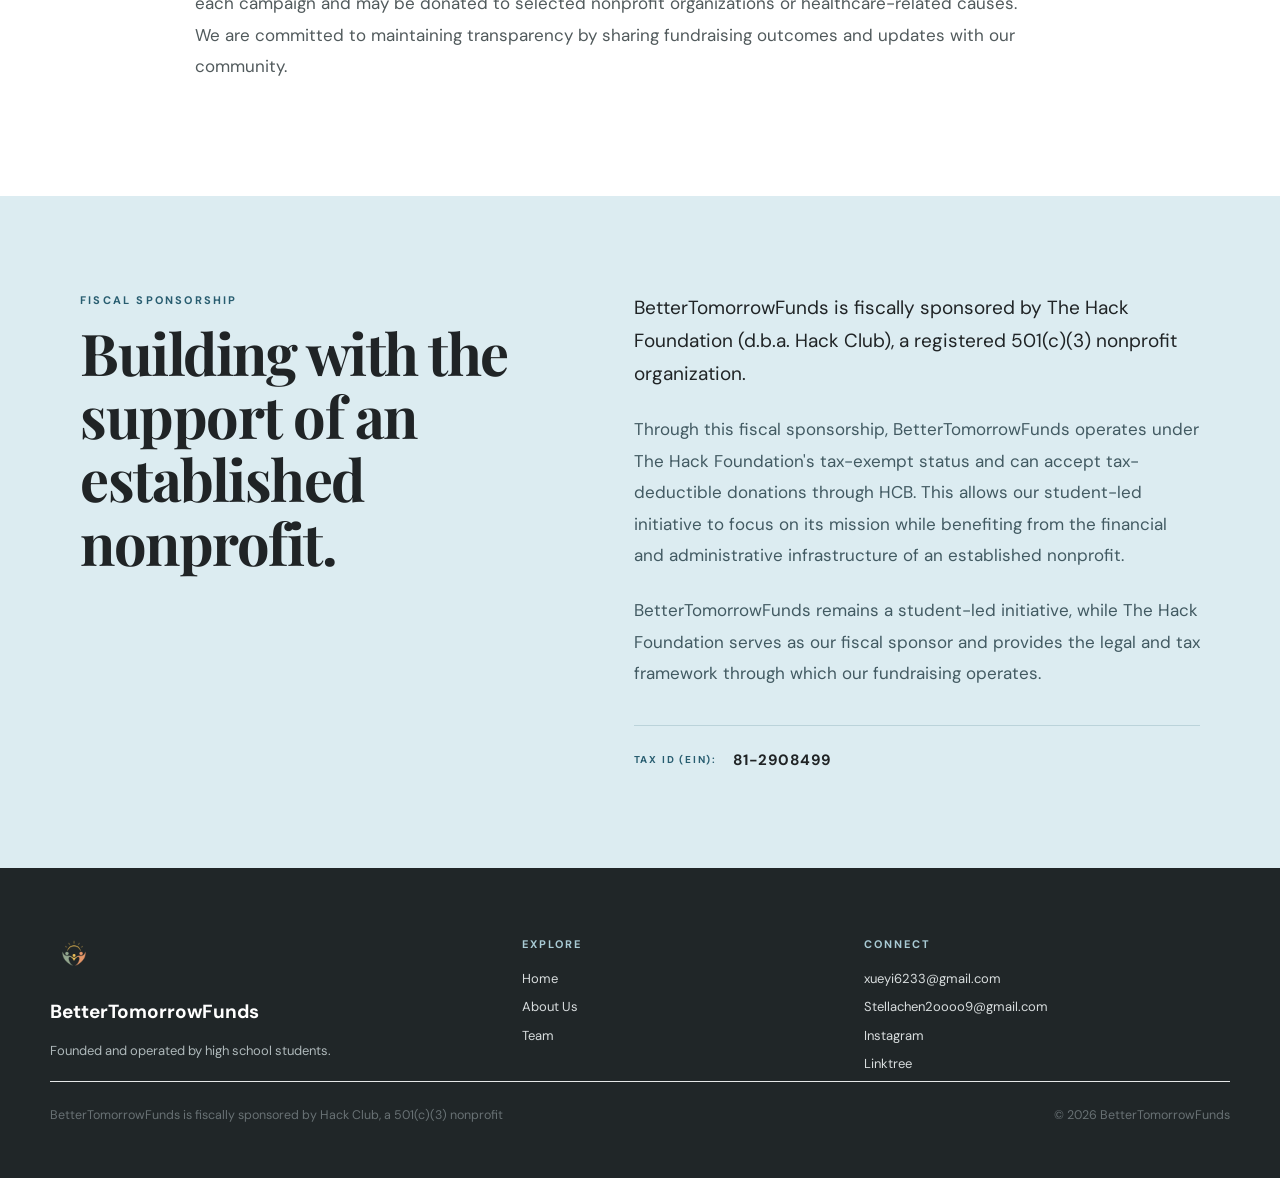
==== commit a425b663: "Update index.html" ====
--- a/about-us/index.html
+++ b/about-us/index.html
@@ -127,7 +127,7 @@
         resources, supporting health education, and uplifting
         underserved communities. We collaborate with
         organizations that share our mission to create
-        meaningful impact.
+        meaningful impact. Our website is designed and built by our Co-Founder Xue Yi Mai.
       </p>
 
     </section>
--- a/style.css
+++ b/style.css
@@ -1451,7 +1451,7 @@
 
 
   .about-intro p {
-    font-size: 17px;
+    font-size: 14px;
   }
 
 
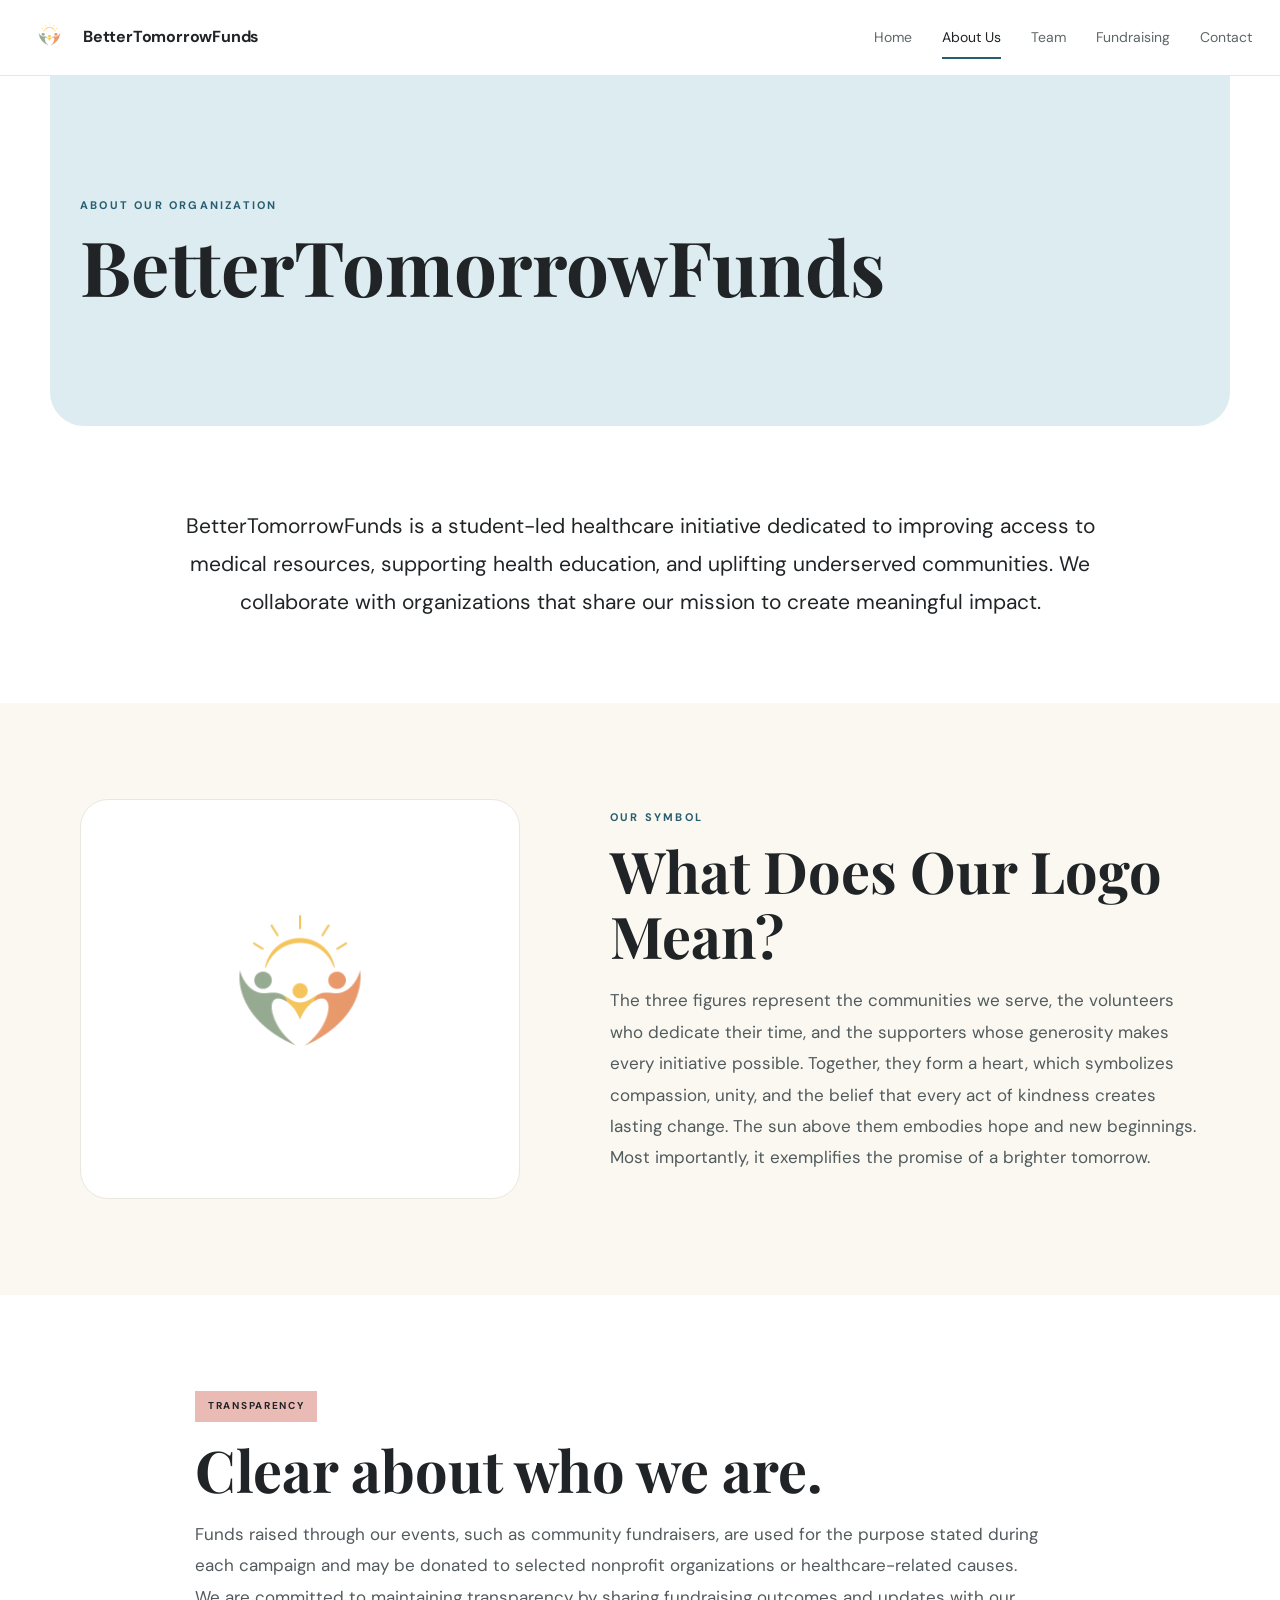
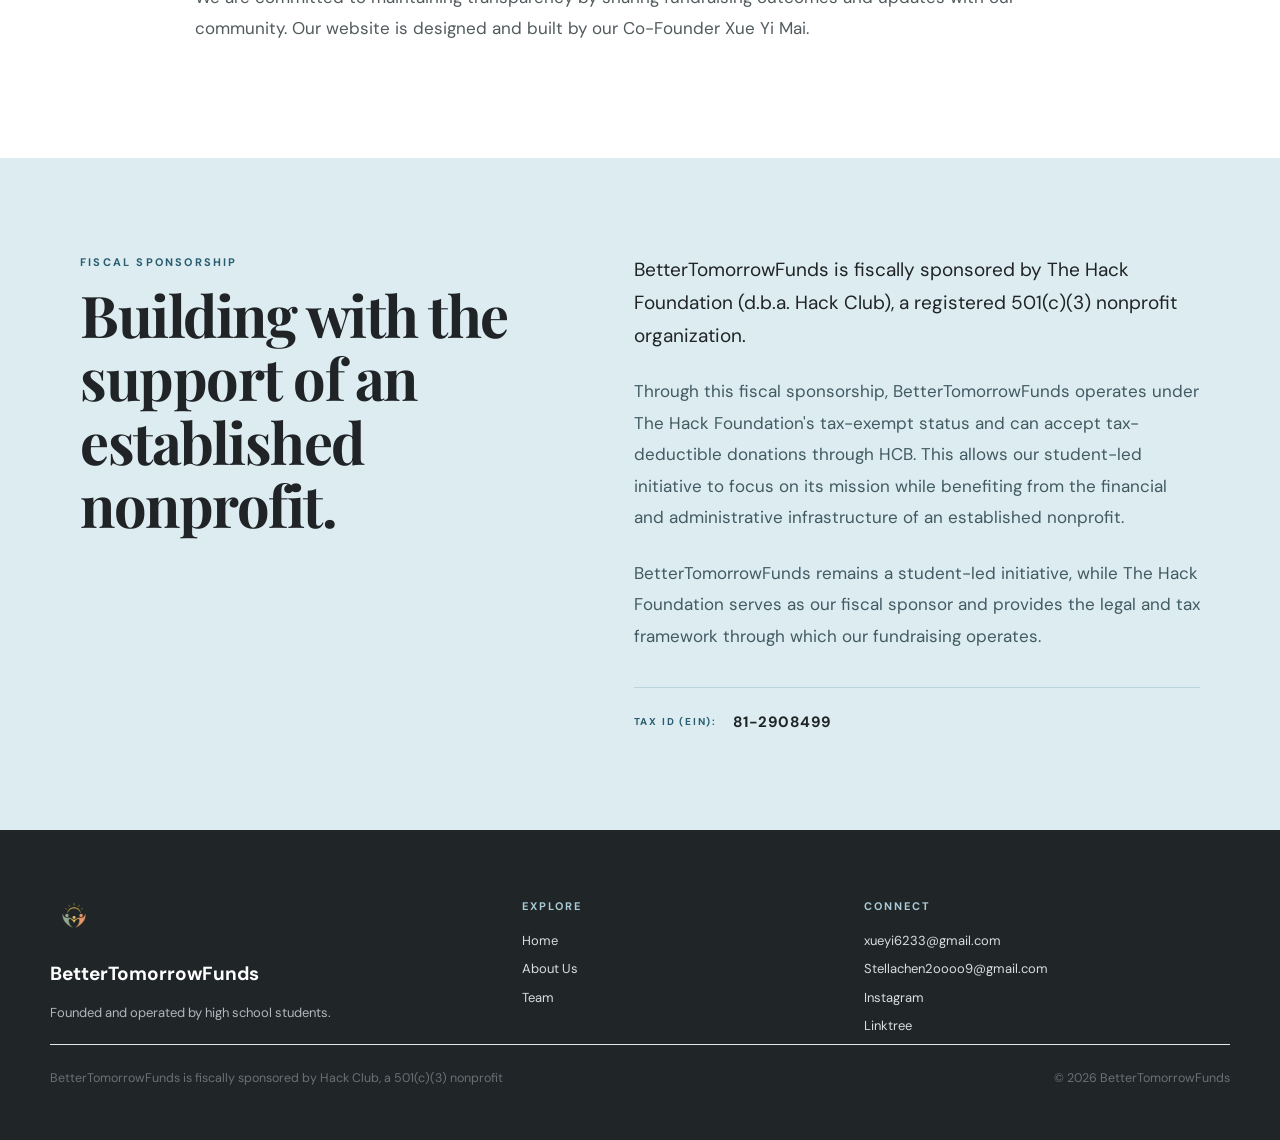
==== commit d1b4e8a8: "Update index.html" ====
--- a/about-us/index.html
+++ b/about-us/index.html
@@ -127,7 +127,7 @@
         resources, supporting health education, and uplifting
         underserved communities. We collaborate with
         organizations that share our mission to create
-        meaningful impact. Our website is designed and built by our Co-Founder Xue Yi Mai.
+        meaningful impact.
       </p>
 
     </section>
@@ -191,6 +191,7 @@
         organizations or healthcare-related causes. We are
         committed to maintaining transparency by sharing
         fundraising outcomes and updates with our community.
+        Our website is designed and built by our Co-Founder Xue Yi Mai.
       </p>
 
     </section>
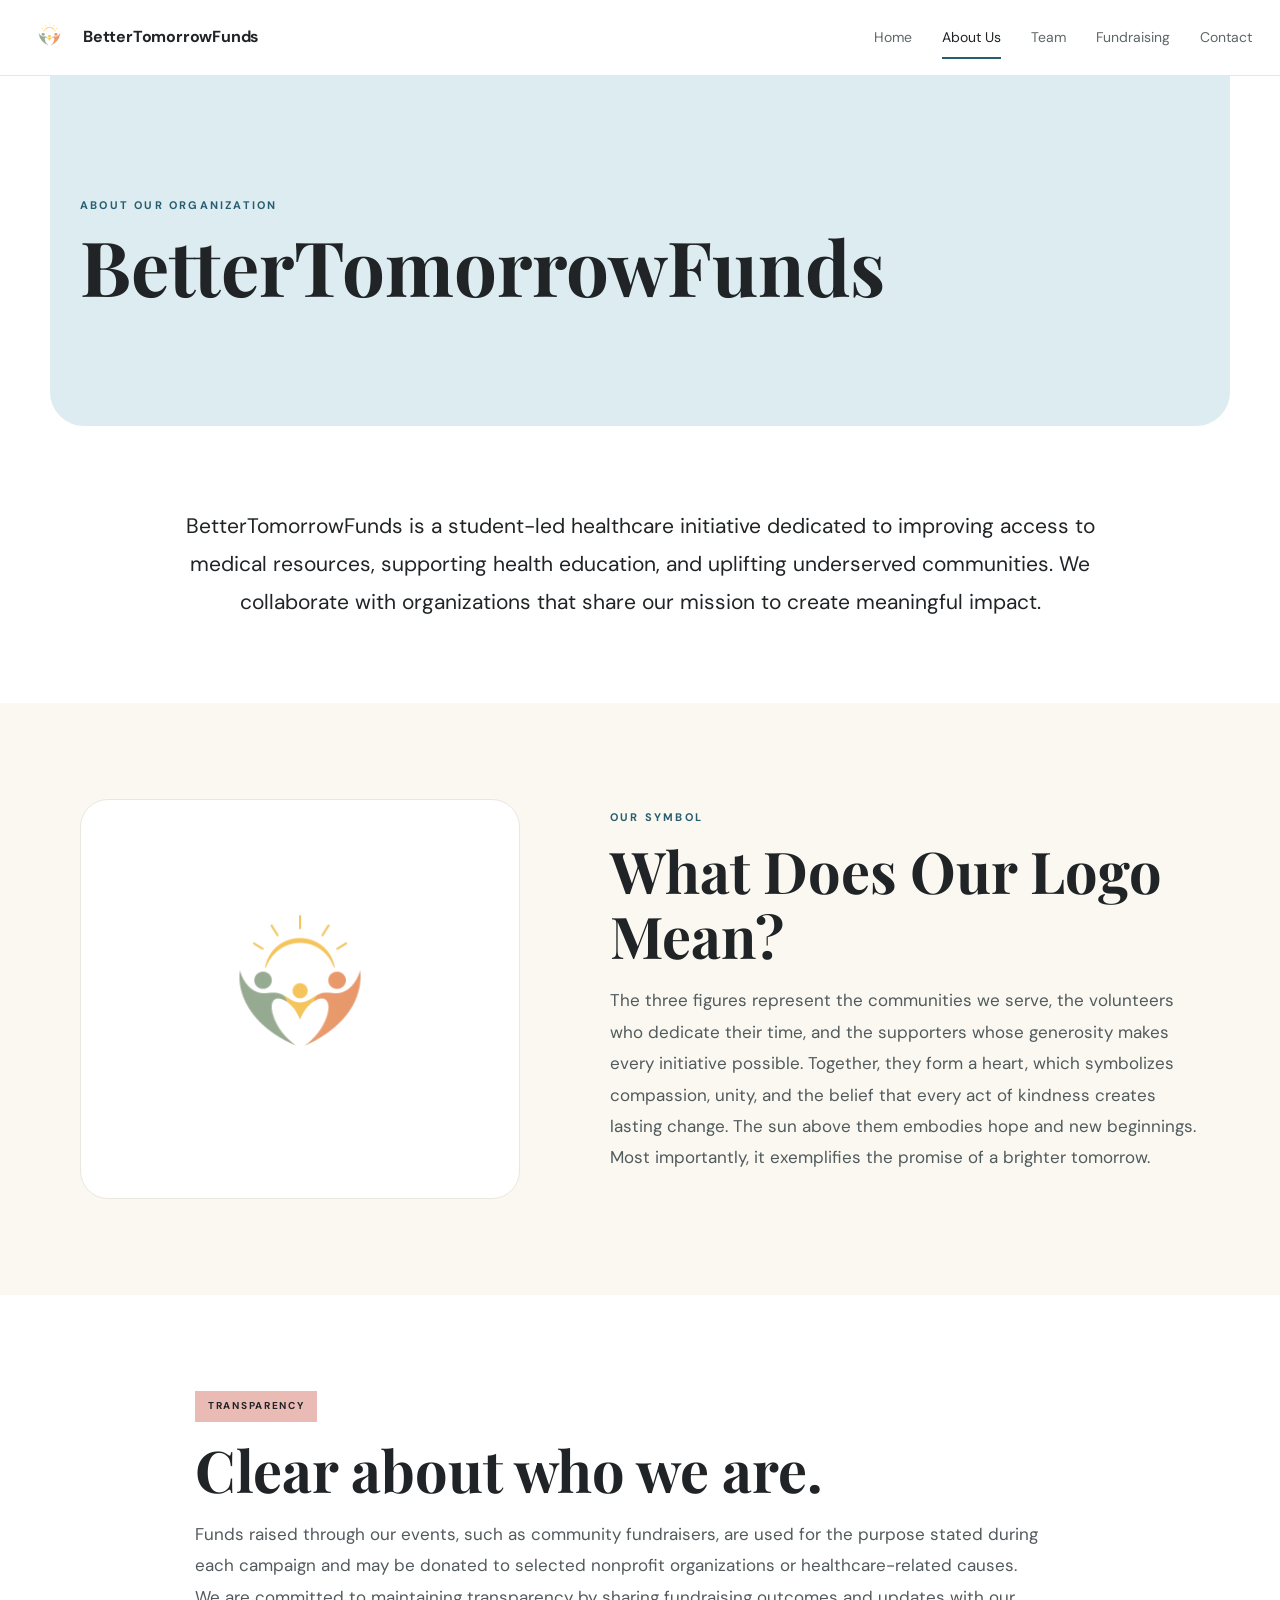
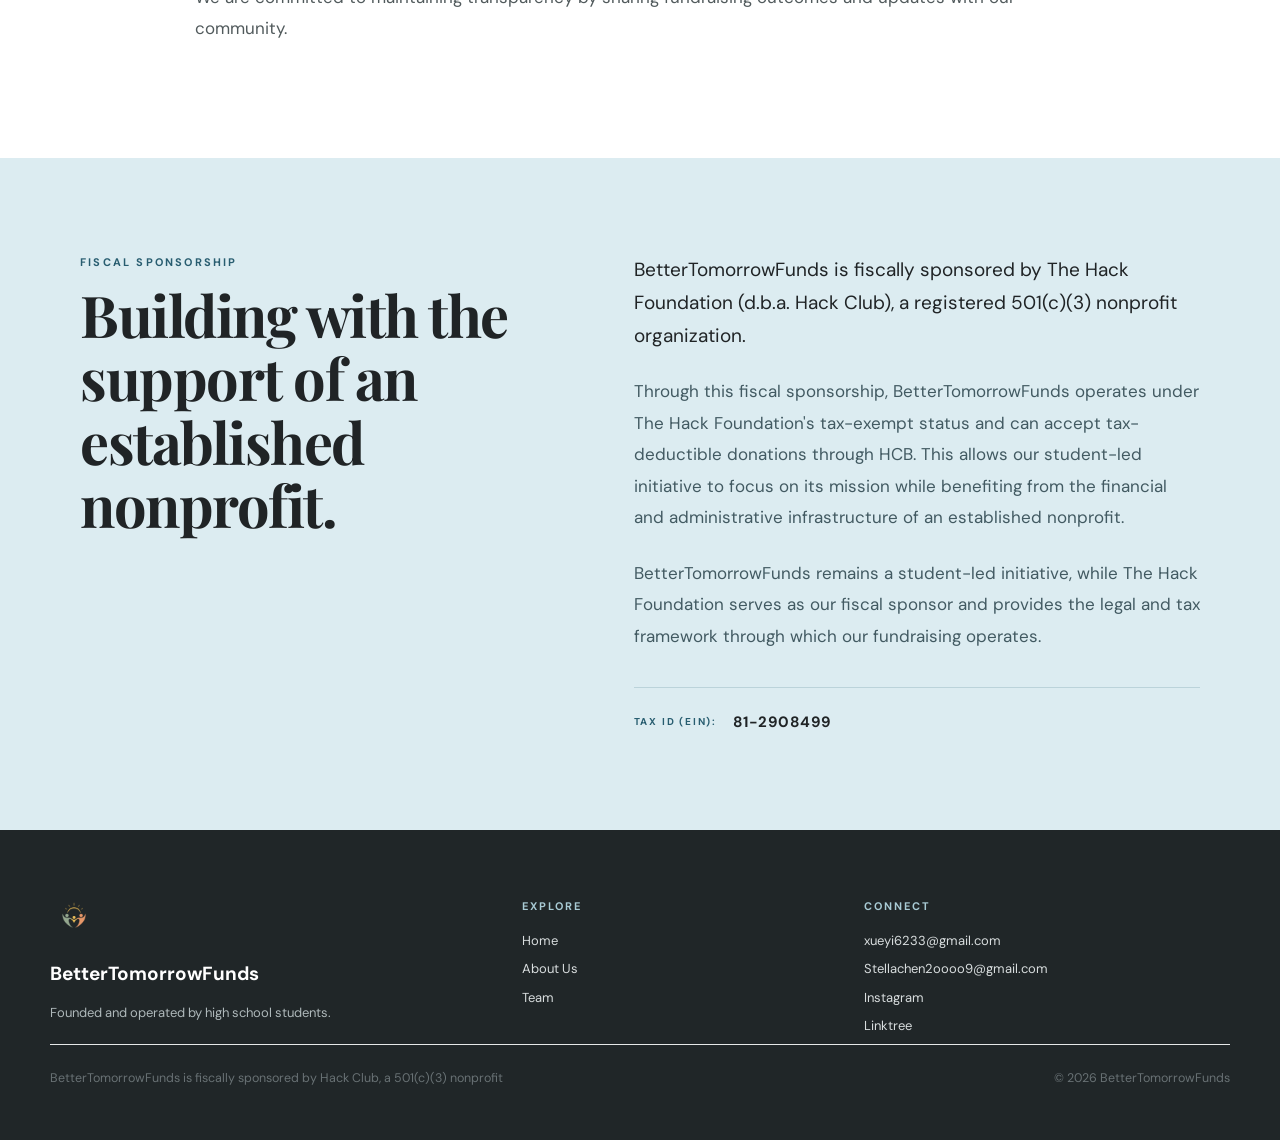
==== commit 5f009f6c: "Update index.html" ====
--- a/about-us/index.html
+++ b/about-us/index.html
@@ -191,7 +191,6 @@
         organizations or healthcare-related causes. We are
         committed to maintaining transparency by sharing
         fundraising outcomes and updates with our community.
-        Our website is designed and built by our Co-Founder Xue Yi Mai.
       </p>
 
     </section>
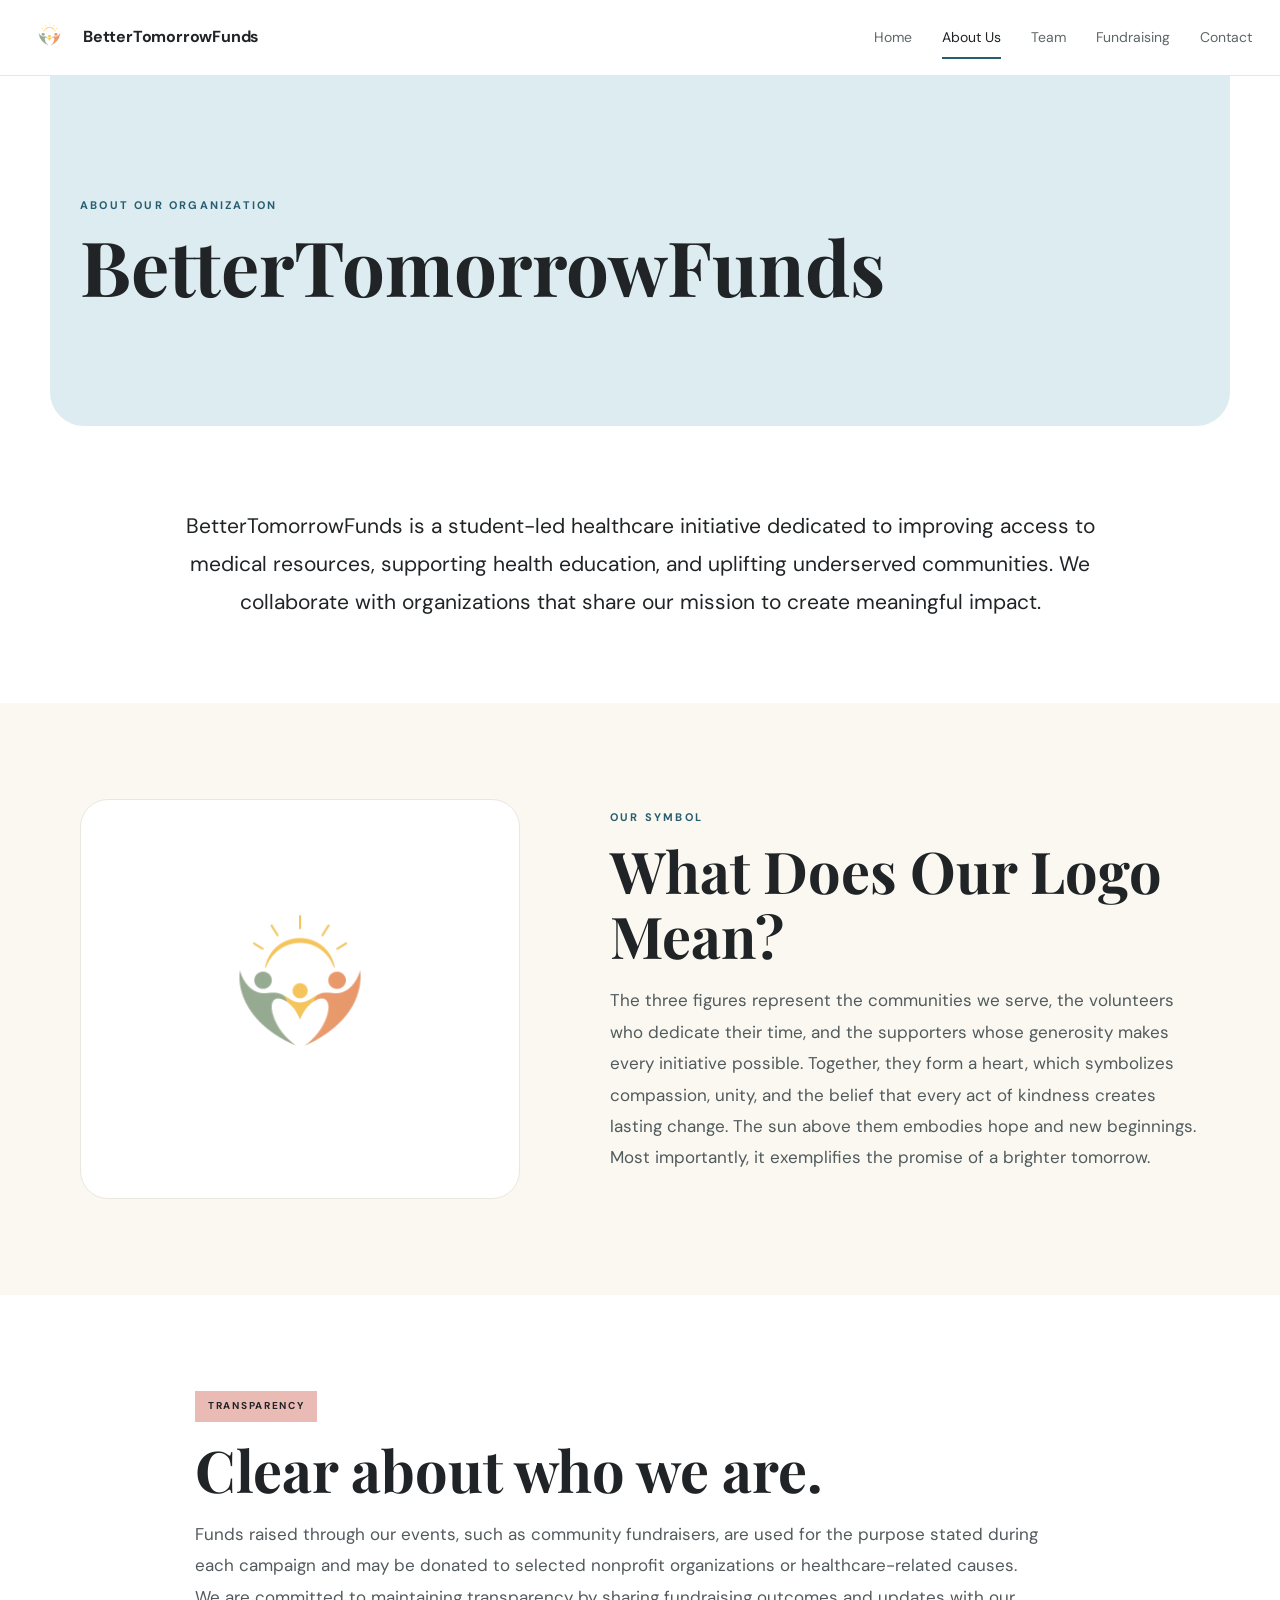
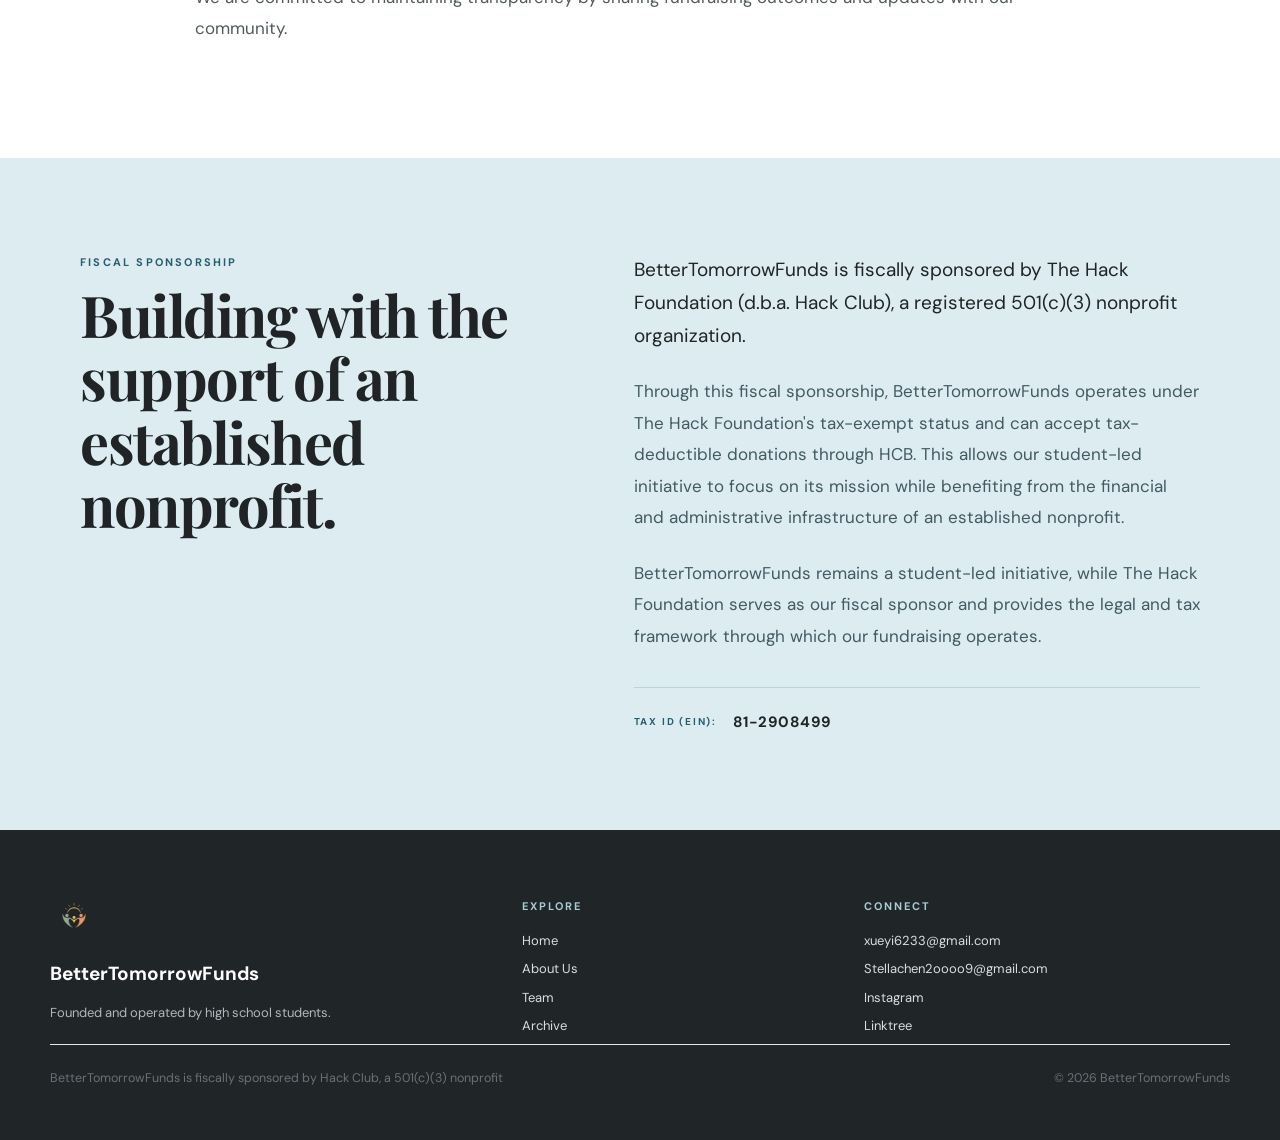
==== commit cacf9348: "Update index.html" ====
--- a/about-us/index.html
+++ b/about-us/index.html
@@ -305,7 +305,13 @@
         <a href="../team/">
           Team
         </a>
-
+        <a
+          href="https://sites.google.com/view/bettertomorrowfunds"
+          target="_blank"
+          rel="noopener"
+        >
+          Archive
+      </a>
       </div>
 
 
--- a/style.css
+++ b/style.css
@@ -139,7 +139,6 @@
 
 /* =========================================================
    HOMEPAGE HERO
-   FULL-WIDTH IMAGE BACKGROUND + CURVED BOTTOM
    ========================================================= */
 
 .home-hero {
@@ -671,12 +670,11 @@
 
 
 /* =========================================================
-   CLOSING
+   CLOSING / SUPPORT THE WORK
    ========================================================= */
 
 .closing {
   padding-top: 85px;
-
   padding-bottom: 85px;
 }
 
@@ -704,6 +702,83 @@
 
 
 /* =========================================================
+   DONATION FORM
+   ========================================================= */
+
+.donation-area {
+  max-width: 1180px;
+
+  margin: 75px auto 0;
+
+  padding-top: 65px;
+
+  border-top:
+    1px solid rgba(40, 93, 112, 0.18);
+
+  display: grid;
+
+  grid-template-columns: 0.9fr 1.1fr;
+
+  gap: 70px;
+
+  align-items: center;
+}
+
+.donation-copy {
+  max-width: 500px;
+}
+
+.donation-copy h2 {
+  font-family: "Playfair Display", Georgia, serif;
+
+  font-size: clamp(40px, 4.5vw, 58px);
+
+  line-height: 1.1;
+
+  letter-spacing: -1.5px;
+
+  margin: 0 0 22px;
+}
+
+.donation-copy > p:last-child {
+  margin: 0;
+
+  font-size: 17px;
+
+  line-height: 1.75;
+
+  color: #425a62;
+
+  max-width: 500px;
+}
+
+.donation-frame {
+  width: 100%;
+
+  background: #fff;
+
+  border: 1px solid rgba(40, 93, 112, 0.12);
+
+  border-radius: 24px;
+
+  overflow: hidden;
+
+  box-shadow:
+    0 15px 35px rgba(40, 93, 112, 0.08);
+}
+
+.donation-frame iframe {
+  display: block;
+
+  width: 100%;
+
+  height: 600px;
+
+  border: none;
+}
+
+
+/* =========================================================
    FOOTER
    ========================================================= */
 
@@ -780,28 +855,38 @@
   color: #fff;
 }
 
-/* =========================
+
+/* =========================================================
    FOOTER BOTTOM
-========================= */
+   ========================================================= */
 
 .footer-bottom {
   width: 100%;
   max-width: var(--max);
+
   margin: 0 auto;
+
   padding: 24px 0 28px;
+
   border-top: 1px solid var(--line);
 
   display: flex;
+
   align-items: center;
+
   justify-content: space-between;
+
   gap: 24px;
 }
 
 .footer-bottom p,
 .footer-bottom span {
   margin: 0;
+
   color: var(--muted);
+
   font-size: 0.78rem;
+
   line-height: 1.5;
 }
 
@@ -809,33 +894,22 @@
   max-width: 600px;
 }
 
+.footer-bottom small {
+  margin: 0;
+
+  color: var(--muted);
+
+  font-size: 0.68rem;
+
+  font-weight: 400;
+
+  line-height: 1.4;
+}
+
 .footer-bottom > span {
   text-align: right;
+
   white-space: nowrap;
-}
-
-
-/* =========================
-   MOBILE
-========================= */
-
-@media (max-width: 700px) {
-  .footer-bottom {
-    flex-direction: column;
-    align-items: center;
-    text-align: center;
-    gap: 10px;
-    padding: 22px 20px 26px;
-  }
-
-  .footer-bottom p {
-    max-width: 100%;
-  }
-
-  .footer-bottom > span {
-    text-align: center;
-    white-space: normal;
-  }
 }
 
 
@@ -990,7 +1064,114 @@
 
 
 /* =========================================================
-   TEAM
+   FISCAL SPONSORSHIP
+   ========================================================= */
+
+.fiscal-sponsorship {
+  max-width: none;
+
+  background: var(--blue);
+
+  padding-top: 95px;
+  padding-bottom: 95px;
+}
+
+.fiscal-sponsorship-inner {
+  max-width: 1120px;
+
+  margin: auto;
+
+  display: grid;
+
+  grid-template-columns: 0.9fr 1.1fr;
+
+  gap: 90px;
+
+  align-items: start;
+}
+
+.fiscal-sponsorship-heading {
+  max-width: 430px;
+}
+
+.fiscal-sponsorship-heading h2 {
+  font-family:
+    "Playfair Display",
+    Georgia,
+    serif;
+
+  font-size:
+    clamp(40px, 4.5vw, 58px);
+
+  line-height: 1.1;
+
+  letter-spacing: -1.5px;
+
+  margin: 0;
+}
+
+.fiscal-sponsorship-content {
+  max-width: 650px;
+}
+
+.fiscal-sponsorship-content p {
+  margin: 0 0 24px;
+
+  font-size: 17px;
+
+  line-height: 1.85;
+
+  color: #425a62;
+}
+
+.fiscal-sponsorship-content p:first-child {
+  font-size: 19px;
+
+  line-height: 1.75;
+
+  color: var(--ink);
+}
+
+.fiscal-ein {
+  margin-top: 35px;
+
+  padding-top: 22px;
+
+  border-top:
+    1px solid rgba(40, 93, 112, 0.18);
+
+  display: flex;
+
+  align-items: center;
+
+  gap: 16px;
+}
+
+.fiscal-ein span {
+  font-size: 10px;
+
+  font-weight: 700;
+
+  letter-spacing: 1.8px;
+
+  text-transform: uppercase;
+
+  color: var(--blue3);
+}
+
+.fiscal-ein strong {
+  font-size: 15px;
+
+  font-weight: 700;
+
+  letter-spacing: 0.5px;
+
+  color: var(--ink);
+}
+
+
+/* =========================================================
+   TEAM PAGE
    ========================================================= */
 
 .team {
@@ -1033,59 +1214,253 @@
 
 
 /* =========================================================
+   TEAM HERO
+   ========================================================= */
+
+.team-hero {
+  max-width: 1180px;
+  min-height: 410px;
+  margin: 0 auto;
+
+  padding: 75px 65px;
+
+  display: grid;
+  grid-template-columns: 1.5fr 0.8fr;
+  align-items: center;
+  gap: 60px;
+
+  background: var(--blue);
+
+  border-radius: 0 0 34px 34px;
+}
+
+.team-hero-content {
+  max-width: 680px;
+}
+
+.team-hero h1 {
+  font-family: "Playfair Display", Georgia, serif;
+
+  font-size: clamp(52px, 6vw, 76px);
+
+  line-height: 1.05;
+
+  letter-spacing: -2px;
+
+  margin: 0 0 25px;
+}
+
+.team-hero-content > p:last-child {
+  max-width: 650px;
+
+  margin: 0;
+
+  font-size: 19px;
+
+  line-height: 1.75;
+
+  color: #4f5d61;
+}
+
+.team-hero-art {
+  height: 260px;
+
+  display: flex;
+
+  align-items: center;
+
+  justify-content: center;
+}
+
+.team-hero-art img {
+  width: 200px;
+  height: 200px;
+
+  object-fit: contain;
+}
+
+
+/* =========================================================
+   TEAM MEMBERS
+   ========================================================= */
+
+.team-members {
+  max-width: 1180px;
+
+  padding-top: 100px;
+  padding-bottom: 100px;
+}
+
+.team-members-heading {
+  max-width: 650px;
+
+  margin-bottom: 55px;
+}
+
+.team-members-heading h2 {
+  font-family: "Playfair Display", Georgia, serif;
+
+  font-size: clamp(40px, 4.5vw, 58px);
+
+  line-height: 1.1;
+
+  letter-spacing: -1.5px;
+
+  margin: 0;
+}
+
+.team-grid {
+  display: grid;
+
+  grid-template-columns: repeat(2, minmax(0, 1fr));
+
+  gap: 30px;
+}
+
+.team-member {
+  background: var(--cream);
+
+  border: 1px solid #e7e5dd;
+
+  border-radius: 26px;
+
+  overflow: hidden;
+
+  transition:
+    transform 0.3s ease,
+    box-shadow 0.3s ease;
+}
+
+.team-member:hover {
+  transform: translateY(-6px);
+
+  box-shadow:
+    0 18px 40px rgba(30, 40, 45, 0.09);
+}
+
+.team-member-photo {
+  width: 100%;
+
+  height: 390px;
+
+  background: var(--blue);
+
+  overflow: hidden;
+}
+
+.team-member-photo img {
+  width: 100%;
+  height: 100%;
+
+  object-fit: cover;
+
+  transition: transform 0.45s ease;
+}
+
+.team-member:hover .team-member-photo img {
+  transform: scale(1.025);
+}
+
+.team-member-info {
+  padding: 28px 30px 32px;
+}
+
+.team-member-info h3 {
+  font-family: "Playfair Display", Georgia, serif;
+
+  font-size: 31px;
+
+  line-height: 1.15;
+
+  margin: 0 0 8px;
+
+  color: var(--ink);
+}
+
+.team-member-role {
+  margin: 0;
+
+  font-size: 13px;
+
+  font-weight: 700;
+
+  letter-spacing: 1.4px;
+
+  text-transform: uppercase;
+
+  color: var(--blue3);
+}
+
+.team-closing {
+  padding-top: 0;
+}
+
+.team-closing-box {
+  background: #f5eee7;
+
+  border-radius: 28px;
+
+  padding: 60px 65px;
+
+  text-align: center;
+}
+
+.team-closing-box h2 {
+  max-width: 800px;
+
+  margin: 0 auto;
+
+  font-family: "Playfair Display", Georgia, serif;
+
+  font-size: clamp(35px, 4vw, 52px);
+
+  line-height: 1.15;
+
+  letter-spacing: -1px;
+}
+
+
+/* =========================================================
    HOMEPAGE ANIMATIONS
    ========================================================= */
 
 @keyframes homeHeroReveal {
-
   from {
     opacity: 0;
-
     transform: translateY(30px);
   }
 
   to {
     opacity: 1;
-
     transform: translateY(0);
   }
-
 }
 
 @keyframes heroArtReveal {
-
   from {
     opacity: 0;
-
     transform: scale(0.94);
   }
 
   to {
     opacity: 1;
-
     transform: scale(1);
   }
-
 }
 
 @keyframes logoReveal {
-
   from {
     opacity: 0;
-
     transform: scale(0.8);
   }
 
   to {
     opacity: 1;
-
     transform: scale(1);
   }
-
 }
 
 @keyframes logoFloat {
-
   0%,
   100% {
     transform: translateY(0);
@@ -1094,7 +1469,6 @@
   50% {
     transform: translateY(-10px);
   }
-
 }
 
 
@@ -1116,12 +1490,10 @@
 
     background: #fff;
 
-    padding:
-      15px 25px 25px;
+    padding: 15px 25px 25px;
 
     box-shadow:
-      0 15px 30px
-      rgba(0, 0, 0, 0.08);
+      0 15px 30px rgba(0, 0, 0, 0.08);
 
     flex-direction: column;
 
@@ -1152,8 +1524,7 @@
 
     min-height: 720px;
 
-    padding:
-      80px 35px 125px;
+    padding: 80px 35px 125px;
 
     background-position: 44% center;
     background-size: cover;
@@ -1200,9 +1571,34 @@
     gap: 20px;
   }
 
-
   .fundraising-stats {
     margin-top: 55px;
+  }
+
+
+  .donation-area {
+    grid-template-columns: 1fr;
+
+    gap: 40px;
+
+    margin-top: 60px;
+
+    padding-top: 55px;
+  }
+
+  .donation-copy {
+    max-width: 700px;
+  }
+
+
+  .fiscal-sponsorship-inner {
+    grid-template-columns: 1fr;
+
+    gap: 40px;
+  }
+
+  .fiscal-sponsorship-heading {
+    max-width: 650px;
   }
 
 
@@ -1232,18 +1628,41 @@
     grid-column: 1 / -1;
   }
 
-}
-
-
-/* =========================================================
-   MOBILE
+
+  .team-hero {
+    grid-template-columns: 1fr;
+
+    padding: 65px 45px;
+
+    gap: 20px;
+  }
+
+  .team-hero-art {
+    height: 180px;
+  }
+
+  .team-hero-art img {
+    width: 150px;
+    height: 150px;
+  }
+}
+
+
+/* =========================================================
+   MOBILE — 750px
    ========================================================= */
 
 @media (max-width: 750px) {
 
+  html,
+  body {
+    width: 100%;
+    max-width: 100%;
+    overflow-x: hidden;
+  }
+
   .focus {
-    padding:
-      75px 6vw;
+    padding: 75px 22px;
   }
 
   .focus-grid {
@@ -1257,46 +1676,731 @@
   }
 
 
+  /* FUNDRAISING */
+
+  .fundraising {
+    width: 100%;
+    max-width: 100%;
+
+    padding: 68px 22px;
+
+    overflow: hidden;
+  }
+
+  .fundraising-inner {
+    width: 100%;
+    max-width: 700px;
+
+    margin: 0 auto;
+
+    display: block;
+
+    min-width: 0;
+  }
+
+  .fundraising-inner > div,
+  .fundraising-inner > p {
+    width: 100%;
+    max-width: 100%;
+    min-width: 0;
+  }
+
+  .fundraising h2 {
+    font-size: clamp(38px, 10vw, 52px);
+
+    line-height: 1.08;
+
+    overflow-wrap: anywhere;
+  }
+
+  .fundraising-inner > p {
+    margin-top: 22px;
+
+    font-size: 16px;
+
+    line-height: 1.7;
+
+    overflow-wrap: anywhere;
+  }
+
+
+  /* COUNTERS */
+
   .fundraising-stats {
+    width: 100%;
+    max-width: 100%;
+
+    margin: 45px 0 0;
+
+    display: grid;
+
+    grid-template-columns:
+      minmax(0, 1fr);
+
+    gap: 16px;
+
+    padding: 0;
+
+    border: none;
+
+    min-width: 0;
+  }
+
+  .fundraising-stat,
+  .fundraising-stat:first-child {
+    width: 100%;
+    max-width: 100%;
+    min-width: 0;
+
+    min-height: 150px;
+
+    padding: 28px 20px;
+
+    border:
+      1px solid rgba(40, 93, 112, 0.12);
+
+    border-radius: 24px;
+
+    background:
+      rgba(255, 255, 255, 0.58);
+
+    text-align: center;
+
+    display: flex;
+
+    flex-direction: column;
+
+    justify-content: center;
+
+    align-items: center;
+
+    overflow: visible;
+  }
+
+  .fundraising-stat:hover {
+    transform: translateY(-3px);
+  }
+
+  .stat-number {
+    display: block;
+
+    width: 100%;
+    max-width: 100%;
+
+    font-size: 56px;
+
+    line-height: 1;
+
+    letter-spacing: -1px;
+
+    margin: 0 0 18px;
+
+    text-align: center;
+
+    white-space: nowrap;
+
+    overflow: visible;
+
+    font-variant-numeric: tabular-nums;
+
+    position: relative;
+    z-index: 1;
+  }
+
+  .fundraising-stat p {
+    display: block;
+    width: 100%;
+    max-width: 280px;
+
+    margin: 0 auto;
+
+    font-size: 14px;
+
+    line-height: 1.45;
+
+    color: #526267;
+
+    overflow-wrap: anywhere;
+  }
+
+
+  /* =======================================================
+     SUPPORT THE WORK / DONATION
+     ======================================================= */
+
+  .donation-area {
+    width: 100%;
+    max-width: 700px;
+
+    margin: 55px auto 0;
+
+    padding: 50px 20px 0;
+
+    box-sizing: border-box;
+
+    border-top:
+      1px solid rgba(40, 93, 112, 0.18);
+
+    display: grid;
+
+    grid-template-columns:
+      minmax(0, 1fr);
+
+    gap: 38px;
+
+    align-items: start;
+
+    min-width: 0;
+  }
+
+  .donation-copy {
+    width: 100%;
+    max-width: 100%;
+    min-width: 0;
+  }
+
+  .donation-copy h2 {
+    width: 100%;
+    max-width: 100%;
+
+    font-size: clamp(38px, 10vw, 56px);
+
+    line-height: 1.06;
+
+    letter-spacing: -1.2px;
+
+    margin: 0 0 22px;
+
+    overflow-wrap: anywhere;
+  }
+
+  .donation-copy > p:last-child {
+    width: 100%;
+    max-width: 100%;
+    min-width: 0;
+
+    margin: 0;
+
+    font-size: 16px;
+
+    line-height: 1.75;
+
+    color: #425a62;
+
+    overflow-wrap: anywhere;
+  }
+
+  .donation-frame {
+    width: 100%;
+    max-width: 100%;
+    min-width: 0;
+
+    margin: 0;
+
+    padding: 0;
+
+    border-radius: 20px;
+
+    overflow: hidden;
+
+    box-sizing: border-box;
+  }
+
+  .donation-frame iframe {
+    display: block;
+
+    width: 100%;
+    max-width: 100%;
+
+    height: 600px;
+
+    min-width: 0;
+
+    border: none;
+
+    box-sizing: border-box;
+  }
+
+
+  /* =======================================================
+     CLOSING
+     ======================================================= */
+
+  .closing {
+    width: 100%;
+    max-width: 100%;
+
+    margin: 0;
+
+    padding: 60px 22px;
+
+    overflow: hidden;
+
+    box-sizing: border-box;
+  }
+
+  .closing-box {
+    width: 100%;
+    max-width: 700px;
+
+    margin: 0 auto;
+
+    padding: 42px 26px;
+
+    display: flex;
+
+    flex-direction: column;
+
+    align-items: flex-start;
+
+    justify-content: center;
+
+    gap: 28px;
+
+    border-radius: 24px;
+
+    box-sizing: border-box;
+
+    overflow: hidden;
+  }
+
+  .closing-box > * {
+    width: 100%;
+    max-width: 100%;
+    min-width: 0;
+  }
+
+  .closing h2 {
+    width: 100%;
+    max-width: 100%;
+
+    font-size: clamp(36px, 10vw, 50px);
+
+    line-height: 1.07;
+
+    letter-spacing: -1px;
+
+    margin: 0;
+
+    overflow-wrap: anywhere;
+  }
+
+  .closing .kicker {
+    font-size: 10px;
+
+    letter-spacing: 2px;
+  }
+
+  .closing .btn {
+    width: 100%;
+
+    max-width: 220px;
+
+    text-align: center;
+  }
+
+
+  /* =======================================================
+     ABOUT US
+     ======================================================= */
+
+  .about-heading {
+    width: 100%;
+    max-width: 100%;
+
+    min-width: 0;
+
+    margin: 0;
+
+    min-height: auto;
+
+    padding: 55px 22px;
+
+    display: flex;
+
+    flex-direction: column;
+
+    align-items: flex-start;
+
+    justify-content: center;
+
+    gap: 30px;
+
+    overflow: hidden;
+
+    box-sizing: border-box;
+  }
+
+  .about-heading > * {
+    width: 100%;
+    max-width: 100%;
+    min-width: 0;
+  }
+
+  .about-heading h1 {
+    width: 100%;
+    max-width: 100%;
+    min-width: 0;
+
+    font-size: clamp(44px, 12vw, 64px);
+
+    line-height: 1.02;
+
+    letter-spacing: -1.5px;
+
+    margin: 0;
+
+    overflow-wrap: anywhere;
+
+    word-break: normal;
+  }
+
+  .about-heading img {
+    width: 110px;
+
+    height: 110px;
+
+    max-width: 110px;
+
+    margin: 0 auto;
+
+    align-self: center;
+  }
+
+
+  .about-intro {
+    width: 100%;
+    max-width: 100%;
+
+    padding: 65px 22px;
+
+    overflow: hidden;
+
+    box-sizing: border-box;
+  }
+
+  .about-intro p {
+    width: 100%;
+    max-width: 700px;
+
+    margin: 0 auto;
+
+    font-size: 17px;
+
+    line-height: 1.75;
+
+    overflow-wrap: anywhere;
+  }
+
+
+  /* =======================================================
+     LOGO MEANING
+     ======================================================= */
+
+  .logo-meaning {
+    width: 100%;
+    max-width: 100%;
+
+    padding:
+      68px 22px;
+
+    display: flex;
+
+    flex-direction: column;
+
+    gap: 35px;
+
+    overflow: hidden;
+
+    box-sizing: border-box;
+  }
+
+  .logo-meaning > * {
+    width: 100%;
+    max-width: 100%;
+    min-width: 0;
+  }
+
+  .logo-display {
+    width: 100%;
+    max-width: 100%;
+
+    height: 280px;
+
+    min-width: 0;
+
+    box-sizing: border-box;
+  }
+
+  .logo-display img {
+    max-width: 180px;
+
+    width: 180px;
+
+    height: 180px;
+  }
+
+  .logo-meaning > div:last-child {
+    width: 100%;
+    max-width: 100%;
+    min-width: 0;
+
+    overflow: hidden;
+  }
+
+  .logo-meaning h2 {
+    width: 100%;
+    max-width: 100%;
+
+    font-size: clamp(36px, 9vw, 52px);
+
+    overflow-wrap: anywhere;
+  }
+
+
+  /* =======================================================
+     TRANSPARENCY
+     ======================================================= */
+
+  .transparency {
+    width: 100%;
+    max-width: 100%;
+
+    padding-left: 22px;
+
+    padding-right: 22px;
+  }
+
+  .transparency p {
+    width: 100%;
+    max-width: 100%;
+
+    font-size: 16px;
+
+    overflow-wrap: anywhere;
+  }
+
+
+  /* =======================================================
+     FISCAL SPONSORSHIP
+     ======================================================= */
+
+  .fiscal-sponsorship {
+    width: 100%;
+    max-width: 100%;
+
+    padding: 70px 22px;
+
+    margin: 0;
+
+    overflow: hidden;
+
+    box-sizing: border-box;
+  }
+
+  .fiscal-sponsorship-inner {
+    width: 100%;
+    max-width: 700px;
+
+    margin: 0 auto;
+
+    display: grid;
+
+    grid-template-columns:
+      minmax(0, 1fr);
+
+    gap: 38px;
+
+    align-items: start;
+
+    min-width: 0;
+  }
+
+  .fiscal-sponsorship-heading,
+  .fiscal-sponsorship-content {
+    width: 100%;
+    max-width: 100%;
+    min-width: 0;
+  }
+
+  .fiscal-sponsorship-heading h2 {
+    width: 100%;
+    max-width: 100%;
+
+    font-size: clamp(38px, 10vw, 56px);
+
+    line-height: 1.06;
+
+    letter-spacing: -1.2px;
+
+    margin: 0;
+
+    overflow-wrap: anywhere;
+
+    word-break: normal;
+  }
+
+  .fiscal-sponsorship-content {
+    overflow: hidden;
+  }
+
+  .fiscal-sponsorship-content p {
+    width: 100%;
+    max-width: 100%;
+    min-width: 0;
+
+    margin: 0 0 24px;
+
+    font-size: 16px;
+
+    line-height: 1.75;
+
+    color: #425a62;
+
+    overflow-wrap: anywhere;
+
+    word-break: normal;
+  }
+
+  .fiscal-sponsorship-content p:first-child {
+    font-size: 17px;
+
+    line-height: 1.75;
+
+    color: var(--ink);
+  }
+
+  .fiscal-ein {
+    width: 100%;
+    max-width: 100%;
+
+    margin-top: 30px;
+
+    padding-top: 22px;
+
+    display: flex;
+
+    flex-wrap: wrap;
+
+    align-items: center;
+
+    gap: 12px;
+
+    overflow-wrap: anywhere;
+  }
+
+
+  /* =======================================================
+     TEAM
+     ======================================================= */
+
+  .team-members {
+    padding-top: 70px;
+
+    padding-bottom: 70px;
+  }
+
+  .team-members-heading {
+    margin-bottom: 35px;
+  }
+
+  .team-grid {
     grid-template-columns: 1fr;
 
-    gap: 0;
-
-    margin-top: 45px;
-
-    padding-top: 0;
-
-    border-top: none;
-  }
-
-  .fundraising-stat {
-    padding: 30px 0;
-
-    border-right: none;
-
-    border-bottom:
-      1px solid rgba(40, 93, 112, 0.18);
-  }
-
-  .fundraising-stat:first-child {
-    padding-top: 0;
-  }
-
-  .fundraising-stat:last-child {
-    padding-bottom: 0;
-
-    border-bottom: none;
-  }
-
-  .stat-number {
-    font-size: 58px;
-  }
-
-}
-
-
-/* =========================================================
-   SMALL MOBILE
+    gap: 22px;
+  }
+
+  .team-member-photo {
+    height: 360px;
+  }
+
+  .team-member-info {
+    padding: 24px;
+  }
+
+  .team-member-info h3 {
+    font-size: 28px;
+
+    overflow-wrap: anywhere;
+  }
+
+  .team-closing-box {
+    padding: 42px 25px;
+  }
+
+
+  /* =======================================================
+     FOOTER
+     ======================================================= */
+
+  .footer-bottom {
+    flex-direction: column;
+
+    align-items: center;
+
+    text-align: center;
+
+    gap: 10px;
+
+    padding:
+      22px 20px 26px;
+  }
+
+  .footer-bottom p {
+    max-width: 100%;
+  }
+
+  .footer-bottom small {
+    font-size: 0.66rem;
+  }
+
+  .footer-bottom > span {
+    text-align: center;
+
+    white-space: normal;
+  }
+
+
+  /* =======================================================
+     GENERAL MOBILE TEXT SAFETY
+     ======================================================= */
+
+  h1,
+  h2,
+  h3,
+  h4,
+  p,
+  span,
+  strong,
+  a,
+  li {
+    overflow-wrap: anywhere;
+
+    word-break: normal;
+  }
+
+  .section,
+  .focus,
+  .fundraising,
+  .closing {
+    min-width: 0;
+
+    max-width: 100%;
+  }
+
+  .section > *,
+  .focus > *,
+  .fundraising > *,
+  .closing > * {
+    min-width: 0;
+
+    max-width: 100%;
+  }
+}
+
+
+/* =========================================================
+   SMALL MOBILE — 600px
    ========================================================= */
 
 @media (max-width: 600px) {
@@ -1310,8 +2414,7 @@
   }
 
   .nav-shell {
-    padding:
-      0 20px;
+    padding: 0 20px;
   }
 
   .brand {
@@ -1339,6 +2442,7 @@
 
     background-position:
       40% center;
+
     background-size: cover;
 
     border-radius:
@@ -1366,8 +2470,6 @@
 
   .hero-art {
     height: 250px;
-
-    border-radius: 0;
   }
 
   .hero-art img {
@@ -1393,14 +2495,6 @@
     padding-right: 22px;
   }
 
-  .focus-grid {
-    grid-template-columns: 1fr;
-  }
-
-  .focus-card {
-    min-height: auto;
-  }
-
 
   .fundraising {
     padding:
@@ -1416,7 +2510,7 @@
   }
 
   .stat-number {
-    font-size: 52px;
+    font-size: 56px;
   }
 
   .fundraising-stat p {
@@ -1424,36 +2518,132 @@
   }
 
 
+  /* DONATION */
+
+  .donation-area {
+    width: 100%;
+
+    max-width: 100%;
+
+    margin-top: 50px;
+
+    padding: 45px 32px 0;
+
+    box-sizing: border-box;
+
+    gap: 32px;
+
+    grid-template-columns:
+      minmax(0, 1fr);
+  }
+
+  .donation-copy h2 {
+    font-size: 39px;
+
+    line-height: 1.05;
+  }
+
+  .donation-copy > p:last-child {
+    font-size: 16px;
+
+    line-height: 1.75;
+  }
+
+  .donation-frame {
+    width: 100%;
+
+    max-width: 100%;
+
+    margin-left: auto;
+    margin-right: auto;
+
+    border-radius: 18px;
+  }
+
+  .donation-frame iframe {
+    width: 100%;
+
+    height: 600px;
+  }
+
+
+  /* FISCAL SPONSORSHIP */
+
+  .fiscal-sponsorship {
+    padding:
+      65px 22px;
+  }
+
+  .fiscal-sponsorship-inner {
+    gap: 32px;
+  }
+
+  .fiscal-sponsorship-heading h2 {
+    font-size: 39px;
+
+    line-height: 1.05;
+  }
+
+  .fiscal-sponsorship-content p {
+    font-size: 16px;
+
+    line-height: 1.75;
+  }
+
+  .fiscal-sponsorship-content p:first-child {
+    font-size: 17px;
+  }
+
+
+  /* CLOSING */
+
+  .closing {
+    padding:
+      55px 22px;
+  }
+
   .closing-box {
     padding:
-      38px 28px;
-
-    display: block;
+      40px 24px;
   }
 
   .closing h2 {
-    font-size: 36px;
-  }
-
+    font-size: 39px;
+
+    line-height: 1.05;
+  }
+
+
+  /* ABOUT */
 
   .about-heading {
-    min-height: 300px;
-
     padding:
       55px 22px;
   }
 
+  .about-heading h1 {
+    font-size:
+      clamp(43px, 12vw, 62px);
+
+    line-height: 1.02;
+  }
+
   .about-heading img {
-    width: 100px;
-
-    height: 100px;
-  }
-
+    width: 110px;
+
+    height: 110px;
+  }
+
+  .about-intro {
+    padding:
+      65px 22px;
+  }
 
   .about-intro p {
-    font-size: 14px;
-  }
-
+    font-size: 17px;
+
+    line-height: 1.75;
+  }
 
   .logo-meaning {
     padding-left: 22px;
@@ -1472,6 +2662,8 @@
   }
 
 
+  /* FOOTER */
+
   .footer-top {
     grid-template-columns: 1fr;
 
@@ -1479,288 +2671,18 @@
   }
 
   .footer-bottom {
-    display: block;
-  }
-
-  .footer-bottom span {
-    display: block;
-
-    margin-top: 12px;
+    display: flex;
   }
 
 
   .hero-actions {
     flex-wrap: wrap;
   }
-
-}
-
-
-/* =========================================================
-   TEAM PAGE
-   ========================================================= */
-
-
-/* =========================================================
-   TEAM HERO
-   ========================================================= */
-
-.team-hero {
-  max-width: 1180px;
-  min-height: 410px;
-  margin: 0 auto;
-
-  padding: 75px 65px;
-
-  display: grid;
-  grid-template-columns: 1.5fr 0.8fr;
-  align-items: center;
-  gap: 60px;
-
-  background: var(--blue);
-
-  border-radius: 0 0 34px 34px;
-}
-
-.team-hero-content {
-  max-width: 680px;
-}
-
-.team-hero h1 {
-  font-family: "Playfair Display", Georgia, serif;
-
-  font-size: clamp(52px, 6vw, 76px);
-
-  line-height: 1.05;
-
-  letter-spacing: -2px;
-
-  margin: 0 0 25px;
-}
-
-.team-hero-content > p:last-child {
-  max-width: 650px;
-
-  margin: 0;
-
-  font-size: 19px;
-
-  line-height: 1.75;
-
-  color: #4f5d61;
-}
-
-.team-hero-art {
-  height: 260px;
-
-  display: flex;
-
-  align-items: center;
-
-  justify-content: center;
-}
-
-.team-hero-art img {
-  width: 200px;
-  height: 200px;
-
-  object-fit: contain;
-}
-
-
-/* =========================================================
-   TEAM MEMBERS SECTION
-   ========================================================= */
-
-.team-members {
-  max-width: 1180px;
-
-  padding-top: 100px;
-  padding-bottom: 100px;
-}
-
-.team-members-heading {
-  max-width: 650px;
-
-  margin-bottom: 55px;
-}
-
-.team-members-heading h2 {
-  font-family: "Playfair Display", Georgia, serif;
-
-  font-size: clamp(40px, 4.5vw, 58px);
-
-  line-height: 1.1;
-
-  letter-spacing: -1.5px;
-
-  margin: 0;
-}
-
-
-/* =========================================================
-   TEAM GRID
-   ========================================================= */
-
-.team-grid {
-  display: grid;
-
-  grid-template-columns: repeat(2, minmax(0, 1fr));
-
-  gap: 30px;
-}
-
-
-/* =========================================================
-   TEAM MEMBER CARD
-   ========================================================= */
-
-.team-member {
-  background: var(--cream);
-
-  border: 1px solid #e7e5dd;
-
-  border-radius: 26px;
-
-  overflow: hidden;
-
-  transition:
-    transform 0.3s ease,
-    box-shadow 0.3s ease;
-}
-
-.team-member:hover {
-  transform: translateY(-6px);
-
-  box-shadow:
-    0 18px 40px rgba(30, 40, 45, 0.09);
-}
-
-
-/* =========================================================
-   TEAM MEMBER PHOTO
-   ========================================================= */
-
-.team-member-photo {
-  width: 100%;
-
-  height: 390px;
-
-  background: var(--blue);
-
-  overflow: hidden;
-}
-
-.team-member-photo img {
-  width: 100%;
-  height: 100%;
-
-  object-fit: cover;
-
-  transition: transform 0.45s ease;
-}
-
-.team-member:hover .team-member-photo img {
-  transform: scale(1.025);
-}
-
-
-/* =========================================================
-   TEAM MEMBER INFORMATION
-   ========================================================= */
-
-.team-member-info {
-  padding: 28px 30px 32px;
-}
-
-.team-member-info h3 {
-  font-family: "Playfair Display", Georgia, serif;
-
-  font-size: 31px;
-
-  line-height: 1.15;
-
-  margin: 0 0 8px;
-
-  color: var(--ink);
-}
-
-.team-member-role {
-  margin: 0;
-
-  font-size: 13px;
-
-  font-weight: 700;
-
-  letter-spacing: 1.4px;
-
-  text-transform: uppercase;
-
-  color: var(--blue3);
-}
-
-
-/* =========================================================
-   TEAM CLOSING
-   ========================================================= */
-
-.team-closing {
-  padding-top: 0;
-}
-
-.team-closing-box {
-  background: #f5eee7;
-
-  border-radius: 28px;
-
-  padding: 60px 65px;
-
-  text-align: center;
-}
-
-.team-closing-box h2 {
-  max-width: 800px;
-
-  margin: 0 auto;
-
-  font-family: "Playfair Display", Georgia, serif;
-
-  font-size: clamp(35px, 4vw, 52px);
-
-  line-height: 1.15;
-
-  letter-spacing: -1px;
-}
-
-
-/* =========================================================
-   TEAM PAGE TABLET
-   ========================================================= */
-
-@media (max-width: 900px) {
-
-  .team-hero {
-    grid-template-columns: 1fr;
-
-    padding: 65px 45px;
-
-    gap: 20px;
-  }
-
-  .team-hero-art {
-    height: 180px;
-  }
-
-  .team-hero-art img {
-    width: 150px;
-    height: 150px;
-  }
-
-}
-
-
-/* =========================================================
-   TEAM PAGE MOBILE
+}
+
+
+/* =========================================================
+   TEAM PAGE MOBILE — 650px
    ========================================================= */
 
 @media (max-width: 650px) {
@@ -1768,19 +2690,25 @@
   .team-hero {
     min-height: 0;
 
-    padding: 55px 22px 45px;
-
-    border-radius: 0 0 28px 28px;
+    padding:
+      55px 22px 45px;
+
+    border-radius:
+      0 0 28px 28px;
   }
 
   .team-hero h1 {
     font-size: 52px;
 
     letter-spacing: -1.5px;
+
+    overflow-wrap: anywhere;
   }
 
   .team-hero-content > p:last-child {
     font-size: 16px;
+
+    overflow-wrap: anywhere;
   }
 
   .team-hero-art {
@@ -1789,59 +2717,152 @@
 
   .team-hero-art img {
     width: 120px;
+
     height: 120px;
   }
-
-  .team-members {
-    padding-top: 70px;
-    padding-bottom: 70px;
-  }
-
-  .team-members-heading {
-    margin-bottom: 35px;
-  }
-
-  .team-grid {
-    grid-template-columns: 1fr;
-
-    gap: 22px;
-  }
-
-  .team-member-photo {
-    height: 360px;
-  }
-
-  .team-member-info {
-    padding: 24px;
-  }
-
-  .team-member-info h3 {
-    font-size: 28px;
-  }
-
-  .team-closing-box {
-    padding: 42px 25px;
-  }
-
-}
-
-
-/* =========================================================
-   TEAM PAGE REDUCED MOTION
-   ========================================================= */
-
-@media (prefers-reduced-motion: reduce) {
-
-  .team-member,
-  .team-member-photo img {
-    transition: none;
-  }
-
-}
-
-
-/* =========================================================
-   ACCESSIBILITY
+}
+
+
+/* =========================================================
+   VERY SMALL PHONES — 400px
+   ========================================================= */
+
+@media (max-width: 400px) {
+
+  .home-hero {
+    min-height: 700px;
+
+    padding:
+      55px 20px 115px;
+
+    background-position:
+      38% center;
+
+    background-size: cover;
+  }
+
+  .hero-copy h1 {
+    font-size: 44px;
+  }
+
+  .hero-art {
+    height: 220px;
+  }
+
+  .hero-art img {
+    width: 155px;
+
+    height: 155px;
+  }
+
+
+  .section {
+    padding-left: 20px;
+
+    padding-right: 20px;
+  }
+
+
+  .fundraising {
+    padding-left: 20px;
+
+    padding-right: 20px;
+  }
+
+  .fundraising-stats {
+    margin-top: 38px;
+  }
+
+  .fundraising-stat {
+    padding:
+      26px 20px;
+
+    min-height: 140px;
+  }
+
+  .stat-number {
+    font-size: 52px;
+
+    margin-bottom: 17px;
+
+    letter-spacing: -0.5px;
+  }
+
+
+  .donation-area {
+    margin-top: 45px;
+
+    padding: 40px 24px 0;
+
+    box-sizing: border-box;
+  }
+
+  .donation-copy h2 {
+    font-size: 36px;
+  }
+
+
+  .fiscal-sponsorship {
+    padding-left: 20px;
+
+    padding-right: 20px;
+  }
+
+  .fiscal-sponsorship-heading h2 {
+    font-size: 36px;
+  }
+
+
+  .closing {
+    padding-left: 20px;
+
+    padding-right: 20px;
+  }
+
+  .closing-box {
+    padding:
+      34px 22px;
+  }
+
+  .closing h2 {
+    font-size: 34px;
+  }
+
+
+  .about-heading {
+    padding-left: 20px;
+
+    padding-right: 20px;
+  }
+
+  .about-heading h1 {
+    font-size: 44px;
+
+    letter-spacing: -1.5px;
+  }
+
+  .about-intro {
+    padding-left: 20px;
+
+    padding-right: 20px;
+  }
+
+  .logo-meaning {
+    padding-left: 20px;
+
+    padding-right: 20px;
+  }
+
+  .transparency {
+    padding-left: 20px;
+
+    padding-right: 20px;
+  }
+}
+
+
+/* =========================================================
+   REDUCED MOTION
    ========================================================= */
 
 @media (prefers-reduced-motion: reduce) {
@@ -1870,12 +2891,15 @@
     transform: none;
   }
 
-}
-
-
-/* =========================================================
-   MOBILE OVERFLOW FIX
-   ABOUT US + ALL PAGES
+  .team-member,
+  .team-member-photo img {
+    transition: none;
+  }
+}
+
+
+/* =========================================================
+   FINAL GLOBAL OVERFLOW PROTECTION
    ========================================================= */
 
 html,
@@ -1885,763 +2909,71 @@
   overflow-x: hidden;
 }
 
-
-/* =========================================================
-   ABOUT US — MOBILE
+/* =========================================================
+   FINAL MOBILE DONATION EMBED FIX
+   Keep the Support the Work content inset and scale the
+   external donation form so fixed-width embed content fits
+   on phone screens.
    ========================================================= */
 
 @media (max-width: 750px) {
 
-  .about-heading,
-  .about-intro,
-  .logo-meaning,
-  .transparency,
-  .team,
-  .team-members {
-    width: 100%;
-    max-width: 100%;
-  }
-
-
-  /* ABOUT HEADING */
-
-  .about-heading {
-    min-height: auto;
-    padding: 55px 22px;
-    display: flex;
-    flex-direction: column;
-    align-items: flex-start;
-    justify-content: center;
-    gap: 30px;
-    overflow: hidden;
-  }
-
-  .about-heading > div {
-    width: 100%;
-    max-width: 100%;
-    min-width: 0;
-  }
-
-  .about-heading h1 {
-    width: 100%;
-    max-width: 100%;
-    font-size: clamp(46px, 12vw, 64px);
-    overflow-wrap: break-word;
-    word-break: normal;
-  }
-
-  .about-heading img {
-    width: 110px;
-    height: 110px;
-    margin: 0;
-    align-self: center;
-  }
-
-
-  /* ABOUT INTRO */
-
-  .about-intro {
-    padding: 65px 22px;
-    text-align: center;
-  }
-
-  .about-intro p {
-    width: 100%;
-    max-width: 100%;
-    font-size: 17px;
-    line-height: 1.75;
-    overflow-wrap: break-word;
-  }
-
-
-  /* LOGO MEANING */
-
-  .logo-meaning {
-    display: flex;
-    flex-direction: column;
-    gap: 35px;
-
-    padding-left: 22px;
-    padding-right: 22px;
-
-    overflow: hidden;
-  }
-
-  .logo-meaning > * {
-    width: 100%;
-    max-width: 100%;
-    min-width: 0;
-  }
-
-  .logo-display {
-    width: 100%;
-    max-width: 100%;
-    height: 280px;
-  }
-
-  .logo-display img {
-    max-width: 180px;
-    width: 180px;
-    height: 180px;
-  }
-
-  .logo-meaning > div:last-child {
-    width: 100%;
-    max-width: 100%;
-    min-width: 0;
-  }
-
-  .logo-meaning h2 {
-    width: 100%;
-    max-width: 100%;
-    font-size: clamp(36px, 9vw, 52px);
-    overflow-wrap: break-word;
-  }
-
-  .logo-meaning p {
-    max-width: 100%;
-    overflow-wrap: break-word;
-  }
-
-
-  /* TRANSPARENCY */
-
-  .transparency {
-    padding-left: 22px;
-    padding-right: 22px;
-  }
-
-  .transparency p {
-    width: 100%;
-    max-width: 100%;
-    font-size: 16px;
-    overflow-wrap: break-word;
-  }
-
-
-  /* GENERAL HEADINGS */
-
-  .section-heading h2,
-  .focus h2,
-  .fundraising h2,
-  .closing h2,
-  .logo-meaning h2,
-  .transparency h2,
-  .team-card h2 {
-    max-width: 100%;
-    overflow-wrap: break-word;
-  }
-
-
-  /* PREVENT GRID/FLEX CHILDREN FROM CREATING OVERFLOW */
-
-  .section,
-  .focus,
-  .fundraising,
-  .closing {
-    min-width: 0;
-  }
-
-  .section > *,
-  .focus > *,
-  .fundraising > *,
-  .closing > * {
-    min-width: 0;
-    max-width: 100%;
-  }
-
-}
-
-
-/* =========================================================
-   SMALL PHONES
-   ========================================================= */
+  .donation-area {
+    width: calc(100% - 48px) !important;
+    max-width: 700px !important;
+    margin-left: auto !important;
+    margin-right: auto !important;
+    padding-left: 0 !important;
+    padding-right: 0 !important;
+    box-sizing: border-box;
+  }
+
+  .donation-copy {
+    width: 100% !important;
+    max-width: 100% !important;
+    margin-left: 0 !important;
+    margin-right: 0 !important;
+    box-sizing: border-box;
+  }
+
+  .donation-frame {
+    width: 100% !important;
+    max-width: 100% !important;
+    height: 640px;
+    margin-left: 0 !important;
+    margin-right: 0 !important;
+    overflow: hidden !important;
+    box-sizing: border-box;
+  }
+
+  .donation-frame iframe {
+    display: block;
+    width: 150% !important;
+    max-width: none !important;
+    height: 950px !important;
+    min-width: 0 !important;
+    border: none;
+    transform: scale(0.666667);
+    transform-origin: top left;
+    box-sizing: border-box;
+  }
+
+}
 
 @media (max-width: 400px) {
 
-  .about-heading {
-    padding-left: 20px;
-    padding-right: 20px;
-  }
-
-  .about-heading h1 {
-    font-size: 44px;
-    letter-spacing: -1.5px;
-  }
-
-  .about-intro {
-    padding-left: 20px;
-    padding-right: 20px;
-  }
-
-  .logo-meaning {
-    padding-left: 20px;
-    padding-right: 20px;
-  }
-
-  .transparency {
-    padding-left: 20px;
-    padding-right: 20px;
-  }
-
-}
-
-
-/* =========================================================
-   FINAL MOBILE SAFETY
-   ========================================================= */
-
-@media (max-width: 750px) {
-
-  .fundraising-inner,
-  .fundraising-stats,
-  .fundraising-stat {
-    width: 100%;
-    max-width: 100%;
-    min-width: 0;
-  }
-
-  .fundraising-inner > *,
-  .fundraising-stats > * {
-    min-width: 0;
-  }
-
-  .fundraising-stat {
-    overflow: hidden;
-  }
-
-  .stat-number {
-    max-width: 100%;
-    overflow: hidden;
-  }
-
-}
-/* =========================================================
-   DONATION FORM
-   ========================================================= */
-
-.donation-area {
-  max-width: 1180px;
-  margin: 75px auto 0;
-
-  padding-top: 65px;
-
-  border-top: 1px solid rgba(40, 93, 112, 0.18);
-
-  display: grid;
-  grid-template-columns: 0.9fr 1.1fr;
-
-  gap: 70px;
-
-  align-items: center;
-}
-
-.donation-copy {
-  max-width: 500px;
-}
-
-.donation-copy h2 {
-  font-family: "Playfair Display", Georgia, serif;
-
-  font-size: clamp(40px, 4.5vw, 58px);
-
-  line-height: 1.1;
-
-  letter-spacing: -1.5px;
-
-  margin: 0 0 22px;
-}
-
-.donation-copy > p:last-child {
-  margin: 0;
-
-  font-size: 17px;
-
-  line-height: 1.75;
-
-  color: #425a62;
-
-  max-width: 500px;
-}
-
-.donation-frame {
-  width: 100%;
-
-  background: #fff;
-
-  border: 1px solid rgba(40, 93, 112, 0.12);
-
-  border-radius: 24px;
-
-  overflow: hidden;
-
-  box-shadow:
-    0 15px 35px rgba(40, 93, 112, 0.08);
-}
-
-.donation-frame iframe {
-  display: block;
-
-  width: 100%;
-
-  height: 600px;
-
-  border: none;
-}
-
-
-/* =========================================================
-   DONATION FORM — TABLET
-   ========================================================= */
-
-@media (max-width: 900px) {
-
   .donation-area {
-    grid-template-columns: 1fr;
-
-    gap: 40px;
-
-    margin-top: 60px;
-
-    padding-top: 55px;
-  }
-
-  .donation-copy {
-    max-width: 700px;
-  }
-
-}
-
-
-/* =========================================================
-   DONATION FORM — MOBILE
-   ========================================================= */
-
-@media (max-width: 600px) {
-
-  .donation-area {
-    margin-top: 50px;
-
-    padding-top: 45px;
-
-    gap: 30px;
-  }
-
-  .donation-copy h2 {
-    font-size: 38px;
-  }
-
-  .donation-copy > p:last-child {
-    font-size: 16px;
+    width: calc(100% - 40px) !important;
   }
 
   .donation-frame {
-    border-radius: 18px;
+    height: 620px;
   }
 
   .donation-frame iframe {
-    height: 600px;
-  }
-
-}
-
-/* =========================================================
-   FISCAL SPONSORSHIP
-   ========================================================= */
-
-.fiscal-sponsorship {
-  max-width: none;
-
-  background: var(--blue);
-
-  padding-top: 95px;
-  padding-bottom: 95px;
-}
-
-.fiscal-sponsorship-inner {
-  max-width: 1120px;
-
-  margin: auto;
-
-  display: grid;
-
-  grid-template-columns: 0.9fr 1.1fr;
-
-  gap: 90px;
-
-  align-items: start;
-}
-
-.fiscal-sponsorship-heading {
-  max-width: 430px;
-}
-
-.fiscal-sponsorship-heading h2 {
-  font-family:
-    "Playfair Display",
-    Georgia,
-    serif;
-
-  font-size:
-    clamp(40px, 4.5vw, 58px);
-
-  line-height: 1.1;
-
-  letter-spacing: -1.5px;
-
-  margin: 0;
-}
-
-.fiscal-sponsorship-content {
-  max-width: 650px;
-}
-
-.fiscal-sponsorship-content p {
-  margin: 0 0 24px;
-
-  font-size: 17px;
-
-  line-height: 1.85;
-
-  color: #425a62;
-}
-
-.fiscal-sponsorship-content p:first-child {
-  font-size: 19px;
-
-  line-height: 1.75;
-
-  color: var(--ink);
-}
-
-.fiscal-ein {
-  margin-top: 35px;
-
-  padding-top: 22px;
-
-  border-top:
-    1px solid rgba(40, 93, 112, 0.18);
-
-  display: flex;
-
-  align-items: center;
-
-  gap: 16px;
-}
-
-.fiscal-ein span {
-  font-size: 10px;
-
-  font-weight: 700;
-
-  letter-spacing: 1.8px;
-
-  text-transform: uppercase;
-
-  color: var(--blue3);
-}
-
-.fiscal-ein strong {
-  font-size: 15px;
-
-  font-weight: 700;
-
-  letter-spacing: 0.5px;
-
-  color: var(--ink);
-}
-
-
-/* =========================================================
-   FISCAL SPONSORSHIP — TABLET
-   ========================================================= */
-
-@media (max-width: 900px) {
-
-  .fiscal-sponsorship-inner {
-    grid-template-columns: 1fr;
-
-    gap: 40px;
-  }
-
-  .fiscal-sponsorship-heading {
-    max-width: 650px;
-  }
-
-}
-
-
-/* =========================================================
-   FISCAL SPONSORSHIP — MOBILE
-   ========================================================= */
-
-@media (max-width: 600px) {
-
-  .fiscal-sponsorship {
-    padding:
-      68px 22px;
-  }
-
-  .fiscal-sponsorship-inner {
-    gap: 32px;
-  }
-
-  .fiscal-sponsorship-heading h2 {
-    font-size: 38px;
-
-    letter-spacing: -1px;
-  }
-
-  .fiscal-sponsorship-content p {
-    font-size: 16px;
-
-    line-height: 1.75;
-  }
-
-  .fiscal-sponsorship-content p:first-child {
-    font-size: 17px;
-  }
-
-  .fiscal-ein {
-    margin-top: 30px;
-  }
-
-}
-/* =========================================================
-   MOBILE — FUNDRAISING COUNTERS + SUPPORT THE WORK
-   ========================================================= */
-
-@media (max-width: 750px) {
-
-  /* -------------------------------------------------------
-     FUNDRAISING SECTION
-  ------------------------------------------------------- */
-
-  .fundraising {
-    width: 100%;
-    padding: 68px 22px;
-    overflow: hidden;
-  }
-
-  .fundraising-inner {
-    width: 100%;
-    max-width: 100%;
-    display: block;
-  }
-
-  .fundraising-inner > div,
-  .fundraising-inner > p {
-    width: 100%;
-    max-width: 100%;
-    min-width: 0;
-  }
-
-  .fundraising h2 {
-    font-size: clamp(38px, 10vw, 52px);
-    line-height: 1.08;
-    overflow-wrap: break-word;
-  }
-
-  .fundraising-inner > p {
-    margin-top: 22px;
-    font-size: 16px;
-    line-height: 1.7;
-  }
-
-
-  /* -------------------------------------------------------
-     COUNTER CARDS
-  ------------------------------------------------------- */
-
-  .fundraising-stats {
-    width: 100%;
-    max-width: 100%;
-    margin: 45px 0 0;
-
-    display: grid;
-    grid-template-columns: 1fr;
-
-    gap: 16px;
-
-    padding: 0;
-    border: none;
-  }
-
-  .fundraising-stat,
-  .fundraising-stat:first-child {
-    width: 100%;
-    min-width: 0;
-    min-height: 150px;
-
-    grid-column: auto;
-
-    padding: 28px 24px;
-
-    border: 1px solid rgba(40, 93, 112, 0.12);
-    border-radius: 24px;
-
-    background: rgba(255, 255, 255, 0.58);
-
-    text-align: center;
-
-    display: flex;
-    flex-direction: column;
-    justify-content: center;
-    align-items: center;
-  }
-
-  .fundraising-stat:hover {
-    transform: translateY(-3px);
-  }
-
-  .stat-number {
-    width: 100%;
-    max-width: 100%;
-
-    font-size: 56px;
-    line-height: 1;
-
-    letter-spacing: -1.5px;
-
-    margin: 0 0 12px;
-
-    overflow: hidden;
-    white-space: nowrap;
-  }
-
-  .fundraising-stat p {
-    width: 100%;
-    max-width: 260px;
-
-    margin: 0;
-
-    font-size: 14px;
-    line-height: 1.45;
-
-    color: #526267;
-  }
-
-
-  /* -------------------------------------------------------
-     SUPPORT THE WORK
-     Works with the existing closing section
-  ------------------------------------------------------- */
-
-  .closing {
-    width: 100%;
-    max-width: 100%;
-
-    padding: 60px 22px;
-    overflow: hidden;
-  }
-
-  .closing-box {
-    width: 100%;
-    max-width: 100%;
-
-    padding: 40px 26px;
-
-    display: flex;
-    flex-direction: column;
-
-    align-items: flex-start;
-    justify-content: center;
-
-    gap: 28px;
-
-    border-radius: 24px;
-  }
-
-  .closing-box > div {
-    width: 100%;
-    max-width: 100%;
-    min-width: 0;
-  }
-
-  .closing h2 {
-    width: 100%;
-    max-width: 100%;
-
-    font-size: clamp(35px, 9vw, 46px);
-    line-height: 1.08;
-
-    overflow-wrap: break-word;
-  }
-
-  .closing .kicker {
-    font-size: 10px;
-    letter-spacing: 2px;
-  }
-
-  .closing .btn {
-    width: 100%;
-    max-width: 220px;
-
-    text-align: center;
-  }
-
-}
-
-
-/* =========================================================
-   SMALL PHONES
-   ========================================================= */
-
-@media (max-width: 400px) {
-
-  .home-hero {
-    min-height: 700px;
-
-    padding:
-      55px 20px 115px;
-
-    background-position:
-      38% center;
-    background-size: cover;
-  }
-
-  .hero-copy h1 {
-    font-size: 44px;
-  }
-
-  .hero-art {
-    height: 220px;
-  }
-
-  .hero-art img {
-    width: 155px;
-    height: 155px;
-  }
-
-  .fundraising {
-    padding-left: 20px;
-    padding-right: 20px;
-  }
-
-  .fundraising-stats {
-    margin-top: 38px;
-  }
-
-  .fundraising-stat {
-    padding: 26px 20px;
-    min-height: 140px;
-  }
-
-  .stat-number {
-    font-size: 50px;
-  }
-
-  .closing {
-    padding-left: 20px;
-    padding-right: 20px;
-  }
-
-  .closing-box {
-    padding: 34px 22px;
-  }
-
-  .closing h2 {
-    font-size: 34px;
-  }
-
-}
+    width: 150% !important;
+    height: 930px !important;
+    transform: scale(0.666667);
+  }
+
+}
